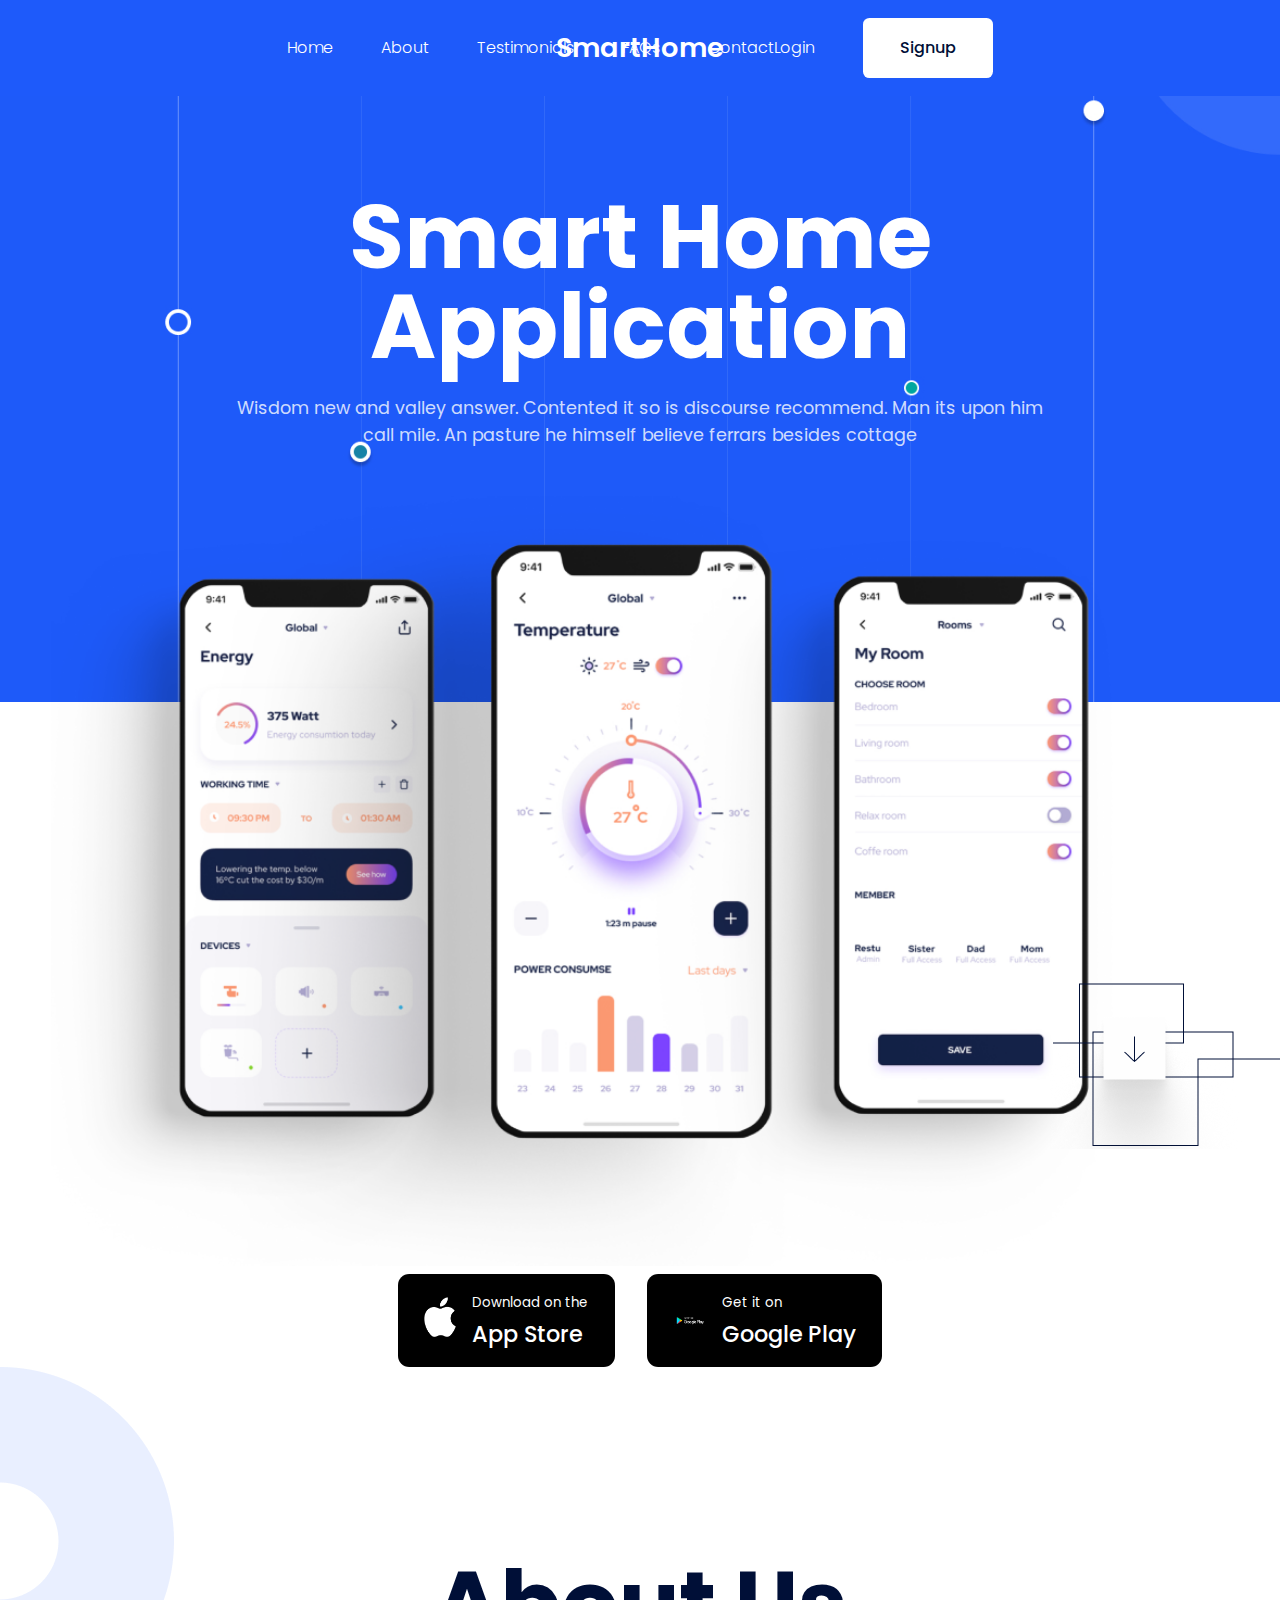
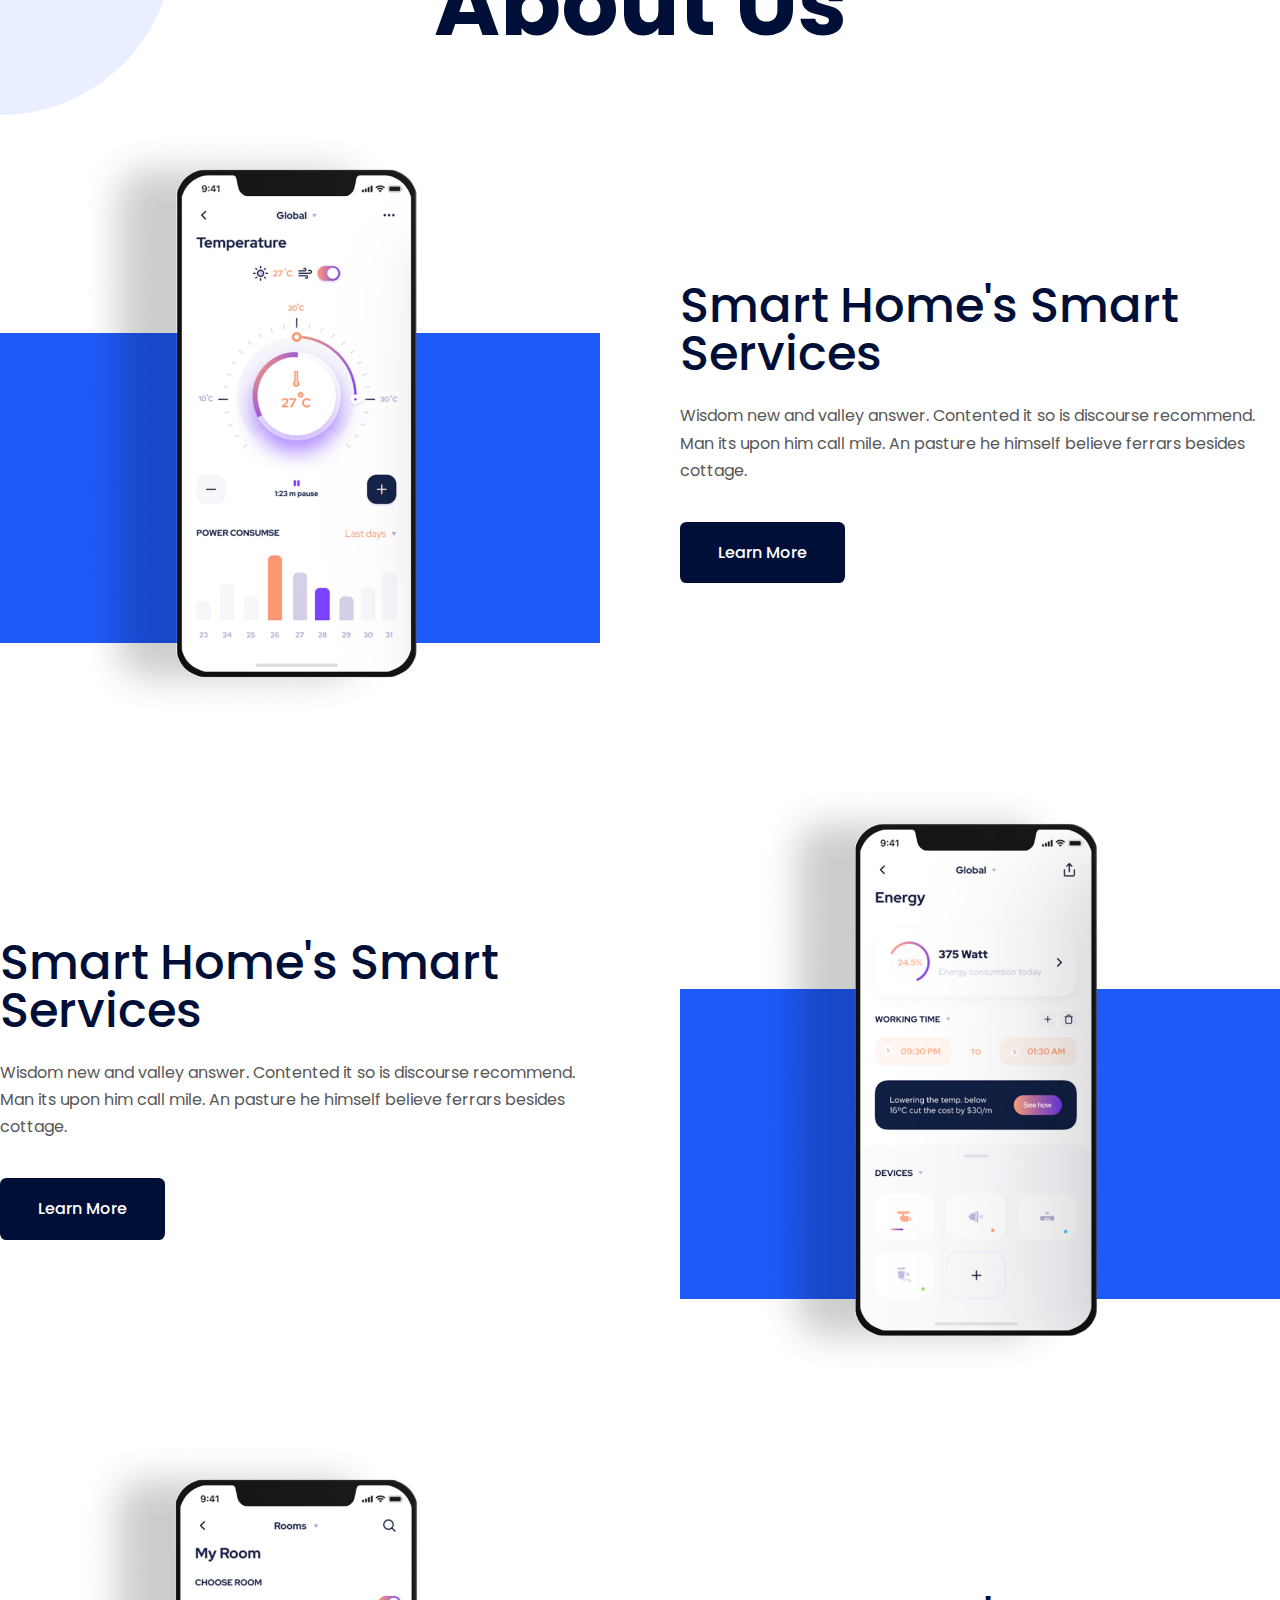
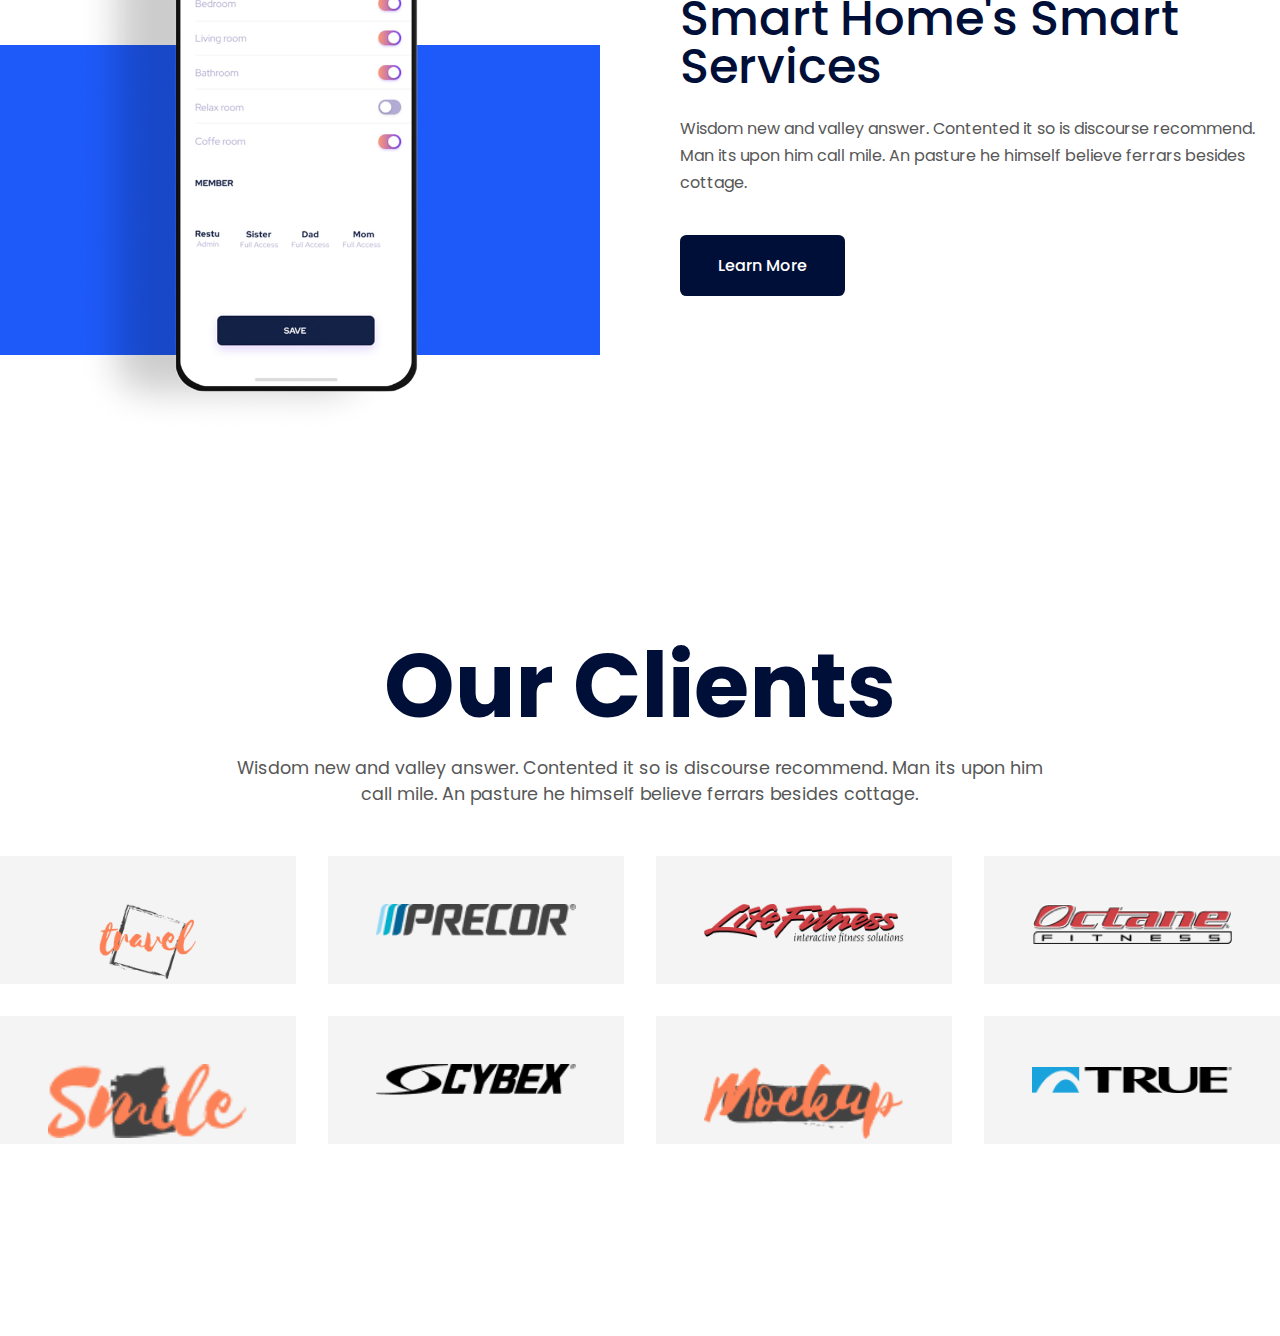
==== index.html @ 470bcd1a "Clients Section:" ====
<!DOCTYPE html>
<html lang="en">
<head>
    <meta charset="UTF-8">
    <meta http-equiv="X-UA-Compatible" content="IE=edge">
    <meta name="viewport" content="width=device-width, initial-scale=1.0">
    <title>Responsive Smart Home Website Using HTML, CSS & Javascript</title>
    <!-- IconScout CDN -->
    <link rel="stylesheet" href="https://unicons.iconscout.com/release/v4.0.0/css/line.css">

    <!-- Link StyleSheet -->
    <link rel="stylesheet" href="./style.css">

    <!-- Link Google Fonts -->
    <link rel="preconnect" href="https://fonts.googleapis.com">
    <link rel="preconnect" href="https://fonts.gstatic.com" crossorigin>
    <link href="https://fonts.googleapis.com/css2?family=Poppins:ital,wght@0,300;0,400;0,500;0,600;0,700;0,800;0,900;1,300;1,400;1,500;1,600;1,700;1,800;1,900&display=swap" rel="stylesheet">
    
</head>
<body>

    <!-- Start of Nav HTML -->
    <nav>
        <div class="containter nav__container">
            <ul class="nav__items">
                <li><a href="index.html">Home</a></li>
                <li><a href="index.html#about">About</a></li>
                <li><a href="index.html#testimonials">Testimonials</a></li>
                <li><a href="index.html#faqs">FAQs</a></li>
                <li><a href="contact.html">Contact</a></li>
            </ul>

            <a href="index.html" class="nav__logo"><h3>SmartHome</h3></a>
            <div class="nav__signin-signup">
                <a href="#">Login</a>
                <a href="#" class="btn">Signup</a>
            </div>
            <button class="menu-btn"><i class="uil uil-bars"></i></button>
            <button class="close-btn"><i class="uil uil-multiply"></i></button>
        </div>
    </nav>
    <!-- End of Nav HTML -->

    <!-- Start of Header HTML -->
    <header>
        <div class="container header__container">
            <h1 class="header__title">Smart Home<br/>Application</h1>
            <p class="lead">Wisdom new and valley answer. Contented it so is discourse recommend. Man its upon him call mile. An pasture he himself believe ferrars besides cottage
            </p>
            <div class="header__image">
                <img src="./images/hero.png" alt="iphones">
            </div>

            <!-- Start of CTA Buttons -->
            <div class="cta">

                <!-- Apple Logo Button  -->
                <a href="https://www.apple.com/app-store" class="btn btn-primary" target="_blank">
                    <div class="logo">
                        <img src="./images/Apple-logo.png" alt="apple logo">

                    </div>
                    <span>
                        <small>Download on the</small>
                        <h4>App Store</h4>
                    </span>
                </a>

                <!-- Android Logo Button  -->
                <a href="https://play.google.com/store/games" class="btn btn-primary" target="_blank">
                    <div class="logo">
                        <img src="./images/android.png" alt="android logo">

                    </div>
                    <span>
                        <small>Get it on</small>
                        <h4>Google Play</h4>
                    </span>
                </a>
            </div>
            <!-- End of CTA Buttons -->
            <!-- Start of Socials -->
            <div class="header__socials">
                <a href="https://facebook.com/apple" target="_blank"><i class = "uil uil-facebook-f"></i></a>
                <a href="https://instagram.com/apple" target="_blank"><i class = "uil uil-instagram-alt"></i></a>
                <a href="https://twitter.com/apple" target="_blank"><i class = "uil uil-twitter"></i></a>
                <a href="https://linkedin.com/apple" target="_blank"><i class = "uil uil-linkedin-alt"></i></a>
            </div>
        </div>

        <div class="header__decorator-1">
            <img src="./images/header-decorator1.png" alt="">
        </div>
        <div class="header__decorator-2">
            <img src="./images/header-decorator-2.png" alt="">
        </div>
    </header>

    <!-- Start of About Us Section-->
    <section id="about">
        <h1 class="about__title">About Us</h1>
        <div class="container">
            <article class="about__article">
                <div class="about__image">
                    <img src="./images/about1.png" alt="img1">
                </div>
                <div class="about__content">
                    <h2 class="about__article-title">Smart Home's Smart Services</h2>
                    <p>Wisdom new and valley answer. Contented it so is discourse recommend. Man its upon him call mile. An pasture he himself believe ferrars besides cottage.</p>
                    <a href="#" class="btn btn-primary">Learn More</a>
                </div>
            </article>

            <article class="about__article">
                <div class="about__content">
                    <h2 class="about__article-title">Smart Home's Smart Services</h2>
                    <p>Wisdom new and valley answer. Contented it so is discourse recommend. Man its upon him call mile. An pasture he himself believe ferrars besides cottage.</p>
                    <a href="#" class="btn btn-primary">Learn More</a>
                </div>
                <div class="about__image">
                    <img src="./images/about2.png" alt="img2">
                </div>
            </article>

            <article class="about__article">
                <div class="about__image">
                    <img src="./images/about3.png" alt="img3">
                </div>
                <div class="about__content">
                    <h2 class="about__article-title">Smart Home's Smart Services</h2>
                    <p>Wisdom new and valley answer. Contented it so is discourse recommend. Man its upon him call mile. An pasture he himself believe ferrars besides cottage.</p>
                    <a href="#" class="btn btn-primary">Learn More</a>
                </div>
            </article>
        </div>
    </section>
    <!-- End of About Us Section -->

    <!-- Start of Clients Section -->
    <section id="clients">
        <h1>Our Clients</h1>
        <p class="lead">
            Wisdom new and valley answer. Contented it so is discourse recommend. Man its upon him call mile. An pasture he himself believe ferrars besides cottage.
        </p>
        <div class="container clients__container">
            <div><img src="./images/client1.png" alt="client"></div>
            <div><img src="./images/client2.png" alt="client"></div>
            <div><img src="./images/client3.png" alt="client"></div>
            <div><img src="./images/client4.png" alt="client"></div>
            <div><img src="./images/client5.png" alt="client"></div>
            <div><img src="./images/client6.png" alt="client"></div>
            <div><img src="./images/client7.png" alt="client"></div>
            <div><img src="./images/client8.png" alt="client"></div>
        </div>
    </section>



    <!-- Start of About Us Section -MY VERSION- -->

    <!-- <section class="about__header">
        <h1> About Us </h1>
        <div class="container aboutus__container">
            <img src="./images/about1.png" alt="img1">
            <div class="aboutus-text">
                <h2> Smart Home's Smart Services </h2>
                <p>Wisdom new and valley answer. Contented it so is discourse recommend. Man its upon him call mile. An pasture he himself believe ferrars besides cottage.</p>
            </div>
            <a href="Learnmore#" class="btn btn-primary"> Learn More </a>
        </div>
    </section> -->
</body>
</html>
---- style.css ----
:root {
    --color-primary: #1e5afa;
    --color-primary-variant: rgba(0, 0, 240, 0.2);
    --color-white: #fff;
    --color-light: #f4f4f4;
    --color-black: #000f37;
    --color-dark: #575757;
  
    --bottom-section-padding: 12rem;
    --bottom-section-padding-mobile: 8rem;
  
    --transition: all 400ms ease;
  
    --container-width: 84%;
    --container-width-tablet: 90%;
    --container-width-phone: 94%;
}

/* * Means Every Element on the Webpage. Start Fresh. */

* {
    margin: 0;
    padding: 0;
    outline: 0;
    border: 0;
    box-sizing: border-box;
    text-decoration: none;
    list-style: none;
}

html {
    scroll-behavior: smooth;
}

body {
    font-family: 'Poppins', sans-serif;
    color: var(--color-dark);
    /* line-height = distance between lines of text */
    line-height: 1.7;
    background: var(--color-white);
    /* background: black; */
}

.container {
    width: var(--containter-width);
    margin: 0 auto;
}

h1 {
  font-size: 5.6rem;
  line-height: 1;
  color: var(--color-black);
}

h2 {
  font-size: 3rem;
  font-weight: 500;
  line-height: 1;
}

h3 {
  font-size: 2rem;
  font-weight: 600;
}

.lead {
  width: 63%;
  font-size: 1.1rem;
  font-weight: 400;
  line-height: 1.5;
  margin: 1.5rem auto 3rem;
}

a {
    color: var(--color-white);
    font-weight: 300;
}

img {
    width: 100%;
}

.btn {
    display: inline-block;
    padding: 1rem 2.3rem;
    background: var(--color-white);
    color: var(--color-black);
    font-weight: 500;
    border-radius: 0.4rem;
}

.btn-primary {
    background: var(--color-black);
    color: var(--color-white);
    transition: all 300ms ease;
    border: 1px solid transparent;
}

.btn-primary:hover {
    background: var(--color-white);
    color: var(--color-black);
    border-color: var(--color-black);
}

/* Avatar will represent any images on our site  */
.avatar {
    width: 2.2rem;
    height: 2.2rem;
    border-radius: 50%;
    overflow: hidden;
}

/* Section is an HTML file symantix tag?  */

section {
    max-width: 100vw;
    padding-bottom: var(--bottom-section-padding);
}


/* ================================================================= */
                                /* NAV Bar Styling */
/* ================================================================= */

nav {
    width: 100vw;
    height: 6rem;
    display: grid;
    place-items: center;
    position: fixed;
    top: 0;
    left: 0;
    z-index: 2;
    background: var(--color-primary);
}

.nav__container {
    display: flex;
    justify-content: space-between;
    align-items: center;
}

nav button {
    display: none;
}

.nav__items {
    display: flex;
    gap: 3rem;
}

.nav__logo {
    position: absolute;
    top: 50%;
    left: 50%;
    transform: translate(-50%, -50%);
}

.nav__signin-signup {
    display: flex;
    align-items: center;
    gap: 3rem;
}

/* Points to different styling for the h3 within .nav__logo  */

.nav__logo h3 {
    font-size: 1.7rem;
}


/* ================================================================= */
                            /* Header Section  */
/* ================================================================= */

header {
    background: url("./images/header\ bg.jpg") no-repeat top center/100vw;
    max-width: 100vw;
    text-align: center;
    padding-bottom: var(--bottom-section-padding);
}

.header__title {
    padding-top: 12rem;
    color: var(--color-white);
}

header p {
    color: rgba(255, 255, 255, 0.8);
    margin-bottom: 0;
}

.header__image {
    width: 92%;
    margin: 0 auto;
}

.cta {
    display: flex;
    justify-content: center;
    gap: 2rem;
}

.cta a {
    display: flex;
    align-items: center;
    gap: 1rem;
    text-align: left;
    font-weight: 400;
    background: #000;
    border-radius: 0.7rem;
    padding: 0.8rem 1.6rem;
}

.cta a:hover {
    background: var(--color-black);
    color: var(--color-white);
}

.cta .logo {
    width: 2rem;
}

.cta a h4 {
    font-weight: 500;
    font-size: 1.4rem;
}

.header__socials {
    position: absolute;
    left: 3rem;
    top: 38%;
    display: flex;
    flex-direction: column;
    gap: 1.5rem;
    font-size: 1.2rem;
}

.header__decorator-1 {
    position: absolute;
}

.header__decorator-2 {
    position: absolute;
    right: 0;
    margin-top: -24rem;
}


/* ================================================================= */
                            /* About Section  */
/* ================================================================= */

.about__title {
    text-align: center;
    margin-bottom: 5rem;
}

.about__article {
    display: grid;
    grid-template-columns: 1fr 1fr;
    gap: 5rem;
    align-items: center;
    margin-top: 3rem;
}

.about__article-title {
    color: var(--color-black);
    margin-bottom: 1.5rem;
}

.about__article .btn {
    margin-top: 2.4rem;
}

/* ================================================================= */
                            /* Client Section  */
/* ================================================================= */

#clients {
    text-align: center;
}

.clients__container {
    display: grid;
    grid-template-columns: repeat(4, 1fr);
    gap: 2rem;
}

.clients__container div {
    background: var(--color-light);
    display: grid;
    place-items: center;
    height: 8rem;
    padding: 3rem;
    transition: all 300ms ease;
}

.clients__container div:hover{
    background: var(--color-white);
}





/* About Styling - MY VERSION */

/* .about__header {
    text-align: center;
}

.aboutus__container {
    display: flex;
    align-items: center;
    width: var(--container-width);
}

.aboutus__container img {
    width: 50%;
}

.aboutus-text {
    padding: 2rem;
    text-align: left;
    font-size: .8vw;
}

.aboutus__container h2 {
    font-weight: 400;
} */
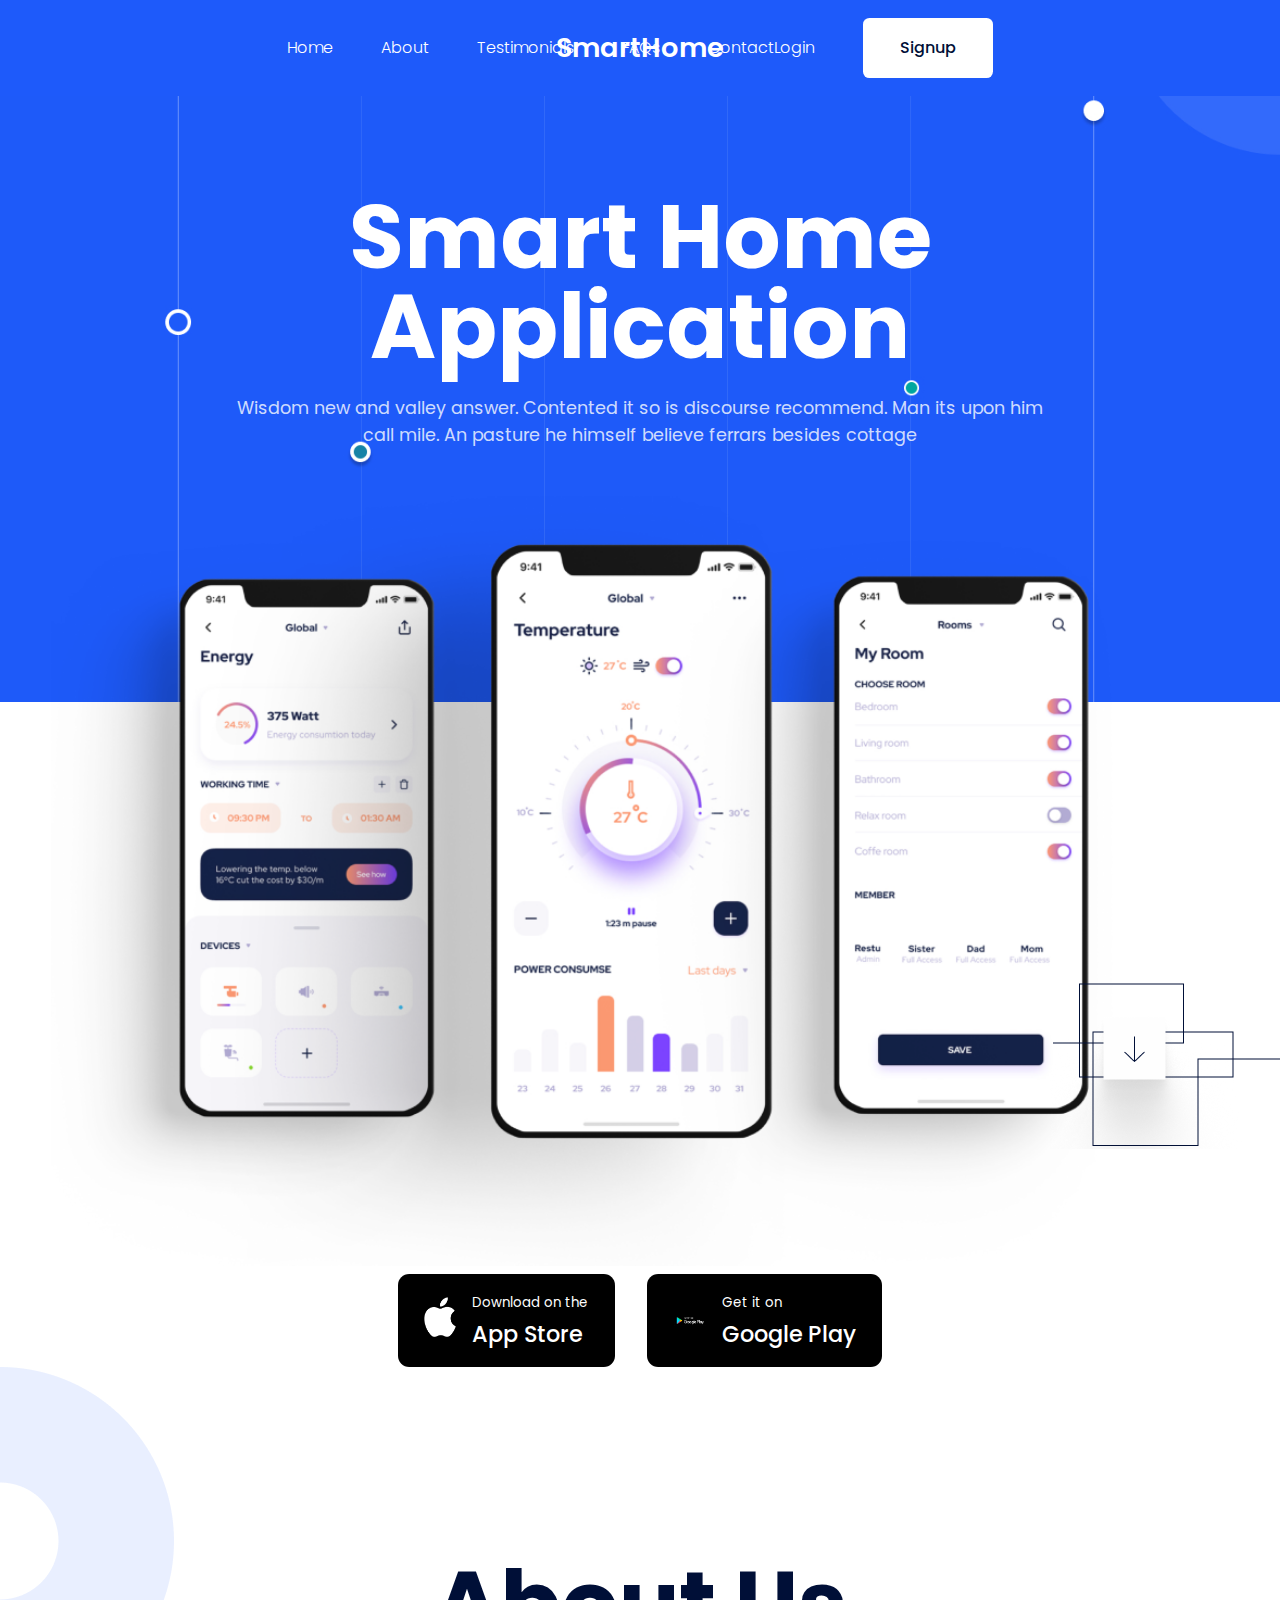
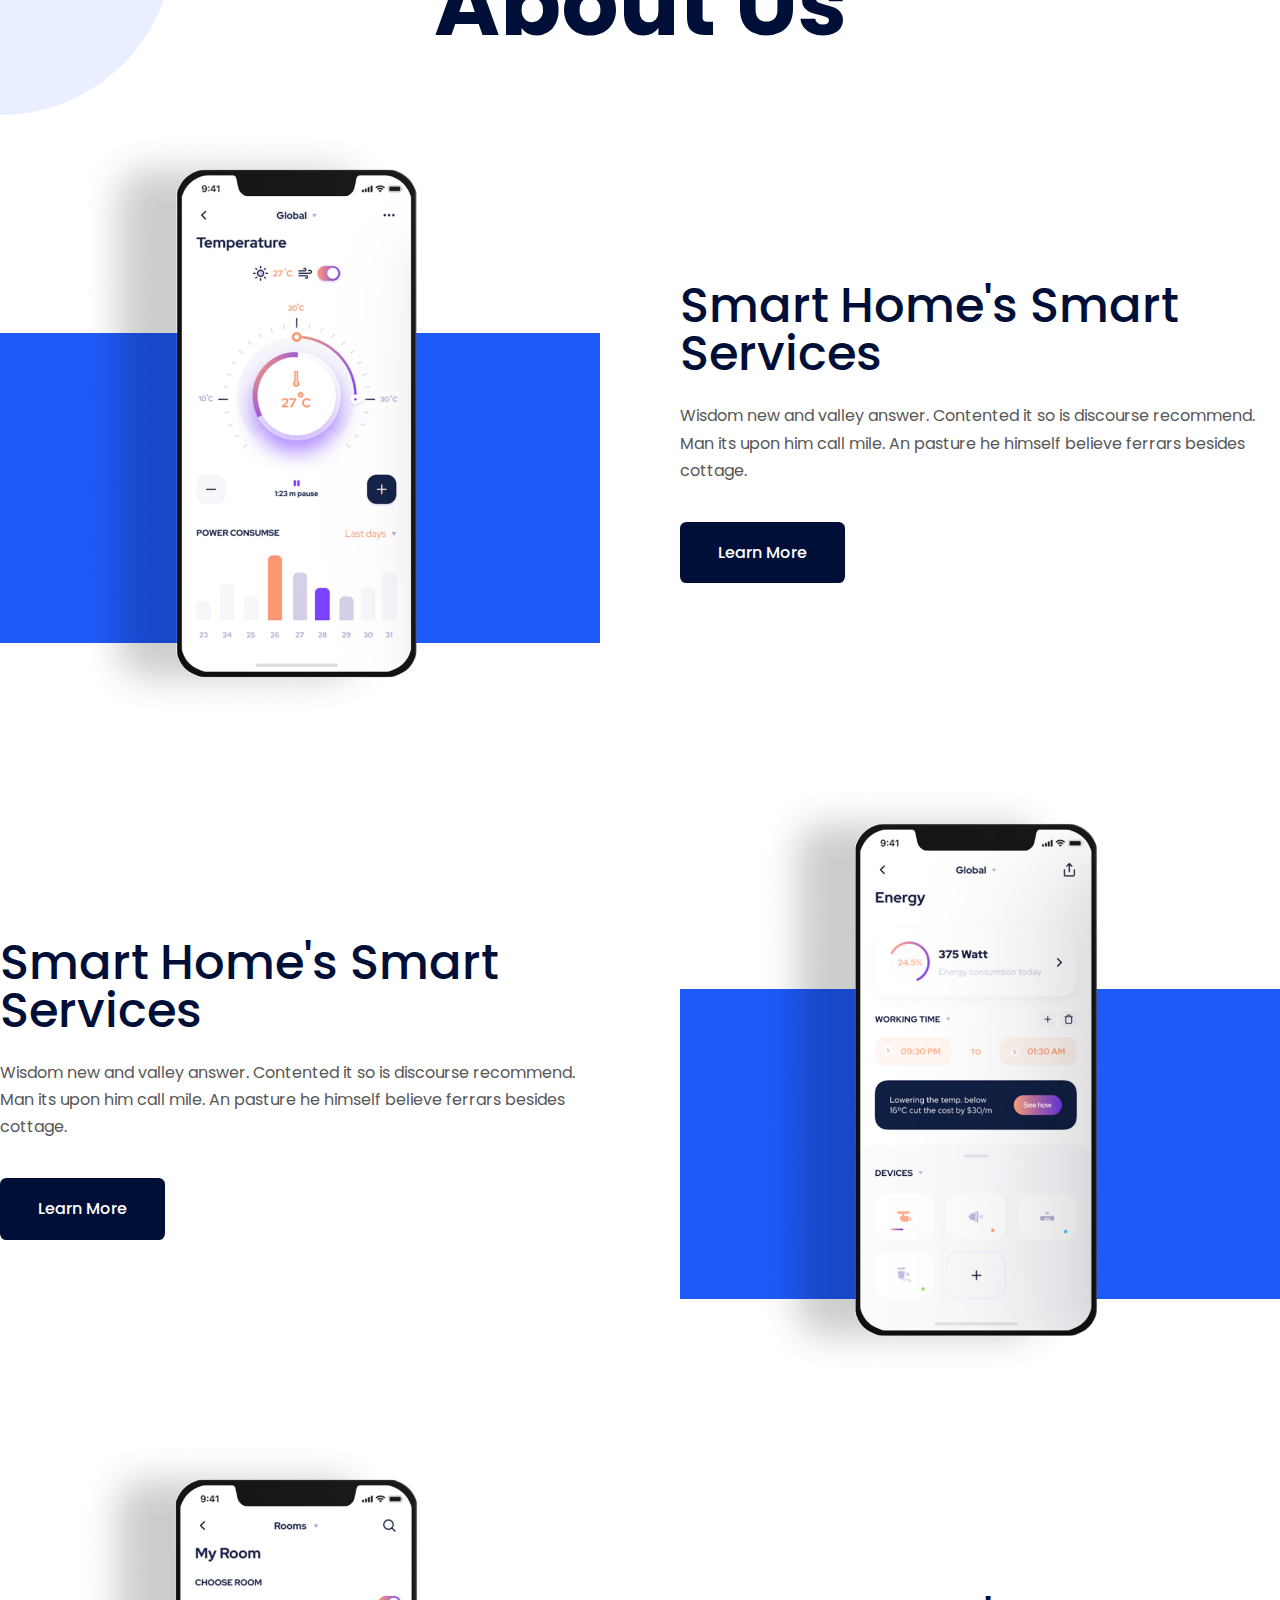
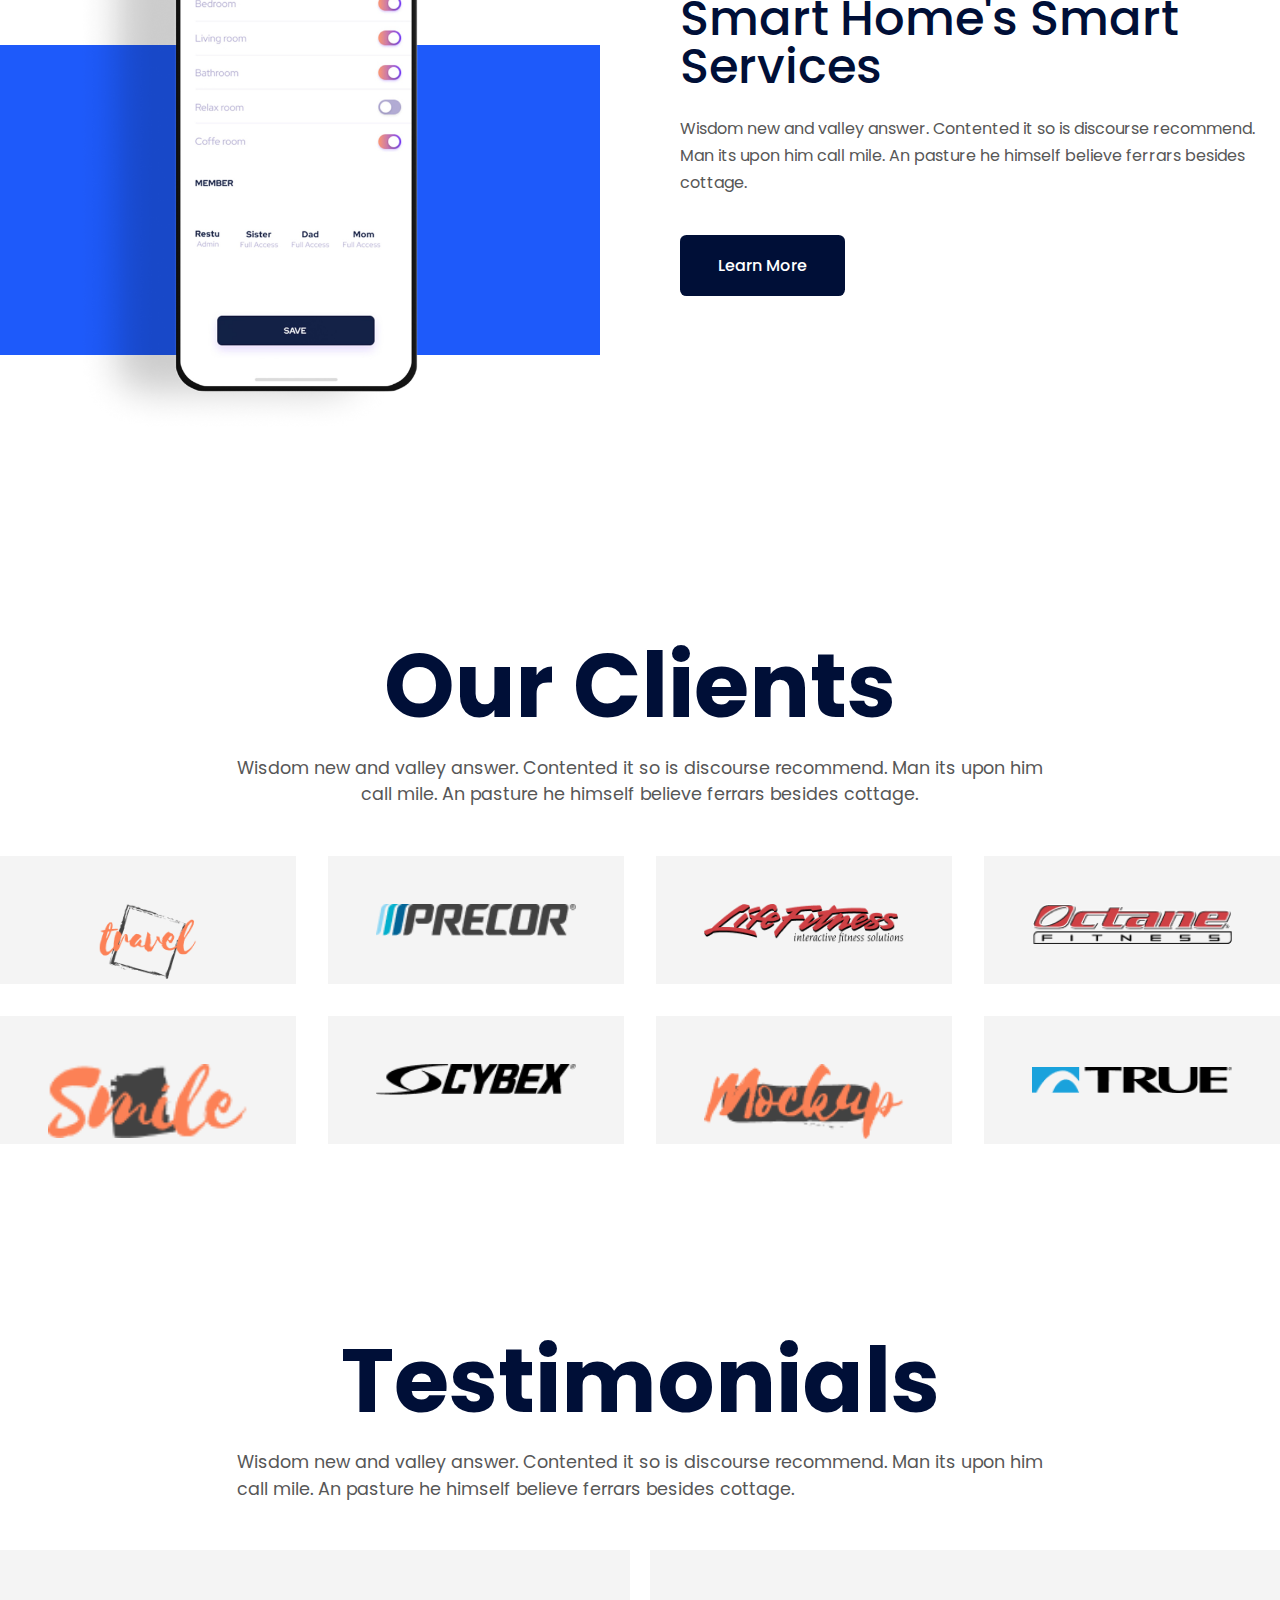
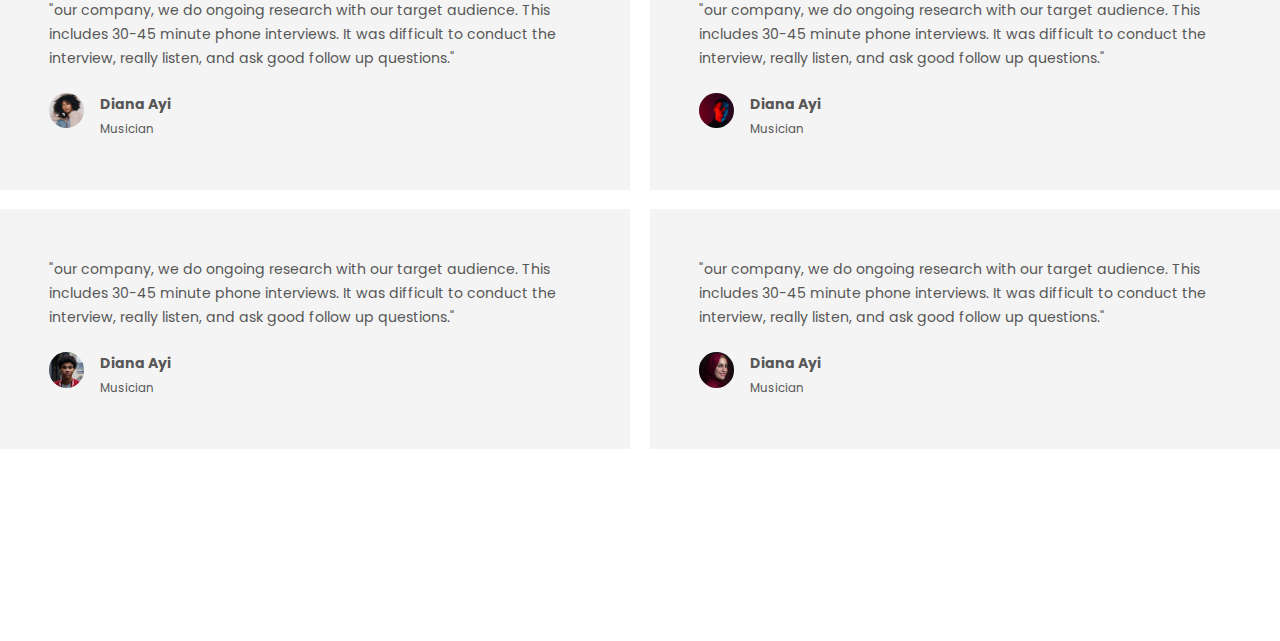
==== commit d45a206c: "Testimonial Section Completed" ====
--- a/index.html
+++ b/index.html
@@ -153,6 +153,85 @@
             <div><img src="./images/client8.png" alt="client"></div>
         </div>
     </section>
+    <!-- End of Client Section -->
+
+    <!-- Start of Testimonials Section -->
+
+    <section id="testimonials">
+        <h1>Testimonials</h1>
+        <p class="lead">
+            Wisdom new and valley answer. Contented it so is discourse recommend. Man its upon him call mile. An pasture he himself believe ferrars besides cottage.
+        </p>
+        <div class="container testimonials__container">
+
+            <!-- Testimonial 1 -->
+            <article class="testimonial">
+                <p>"our company, we do ongoing research with our target audience. This includes 30-45 minute phone interviews. It was difficult to conduct the interview, really listen, and ask good follow up questions." 
+                </p>
+                <div class="testimonial__client">
+                    <div class="avatar">
+                        <img src="./images/avatar1.jpg" alt="person">
+                    </div>
+                    <div class="testimonial__work">
+                        <p><b>Diana Ayi</b></p>
+                        <small>Musician</small>
+                    </div>
+                </div>
+            </article>
+
+            <!-- Testimonial 2 -->
+
+            <article class="testimonial">
+                <p>"our company, we do ongoing research with our target audience. This includes 30-45 minute phone interviews. It was difficult to conduct the interview, really listen, and ask good follow up questions." 
+                </p>
+                <div class="testimonial__client">
+                    <div class="avatar">
+                        <img src="./images/avatar2.jpg" alt="person">
+                    </div>
+                    <div class="testimonial__work">
+                        <p><b>Diana Ayi</b></p>
+                        <small>Musician</small>
+                    </div>
+                </div>
+            </article>
+
+            <!-- Testimonial 3 -->
+
+            <article class="testimonial">
+                <p>"our company, we do ongoing research with our target audience. This includes 30-45 minute phone interviews. It was difficult to conduct the interview, really listen, and ask good follow up questions." 
+                </p>
+                <div class="testimonial__client">
+                    <div class="avatar">
+                        <img src="./images/avatar3.jpg" alt="person">
+                    </div>
+                    <div class="testimonial__work">
+                        <p><b>Diana Ayi</b></p>
+                        <small>Musician</small>
+                    </div>
+                </div>
+            </article>
+
+            <!-- Testimonial 4 -->
+
+            <article class="testimonial">
+                <p>"our company, we do ongoing research with our target audience. This includes 30-45 minute phone interviews. It was difficult to conduct the interview, really listen, and ask good follow up questions." 
+                </p>
+                <div class="testimonial__client">
+                    <div class="avatar">
+                        <img src="./images/avatar4.jpg" alt="person">
+                    </div>
+                    <div class="testimonial__work">
+                        <p><b>Diana Ayi</b></p>
+                        <small>Musician</small>
+                    </div>
+                </div>
+            </article>
+
+        </div>
+    </section>
+    <!-- End of Testimonial Section -->
+
+
 
 
 
--- a/style.css
+++ b/style.css
@@ -300,6 +300,45 @@
     background: var(--color-white);
 }
 
+/* ================================================================= */
+                            /* Testimonials Section  */
+/* ================================================================= */
+
+#testimonials h1 {
+    text-align: center;
+}
+
+.testimonials__container {
+    display: grid;
+    grid-template-columns: 1fr 1fr;
+    gap: 1.2rem;
+}
+
+.testimonial {
+    display: flex;
+    flex-direction: column;
+    gap: 1.4rem;
+    background: var(--color-light);
+    padding: 3rem;
+    font-size: 0.88rem;
+    border: 1px solid transparent;
+    transition: all 300ms ease;
+}
+
+.testimonial:hover {
+    background: var(--color-white);
+    border-color: var(--color-primary);
+    color: var(--color-primary);
+    box-shadow: 0 2rem 2rem var(--color-primary-variant);
+    z-index: 1;
+}
+
+.testimonial__client {
+    display: flex;
+    gap: 1rem;
+}
+
+
 
 
 
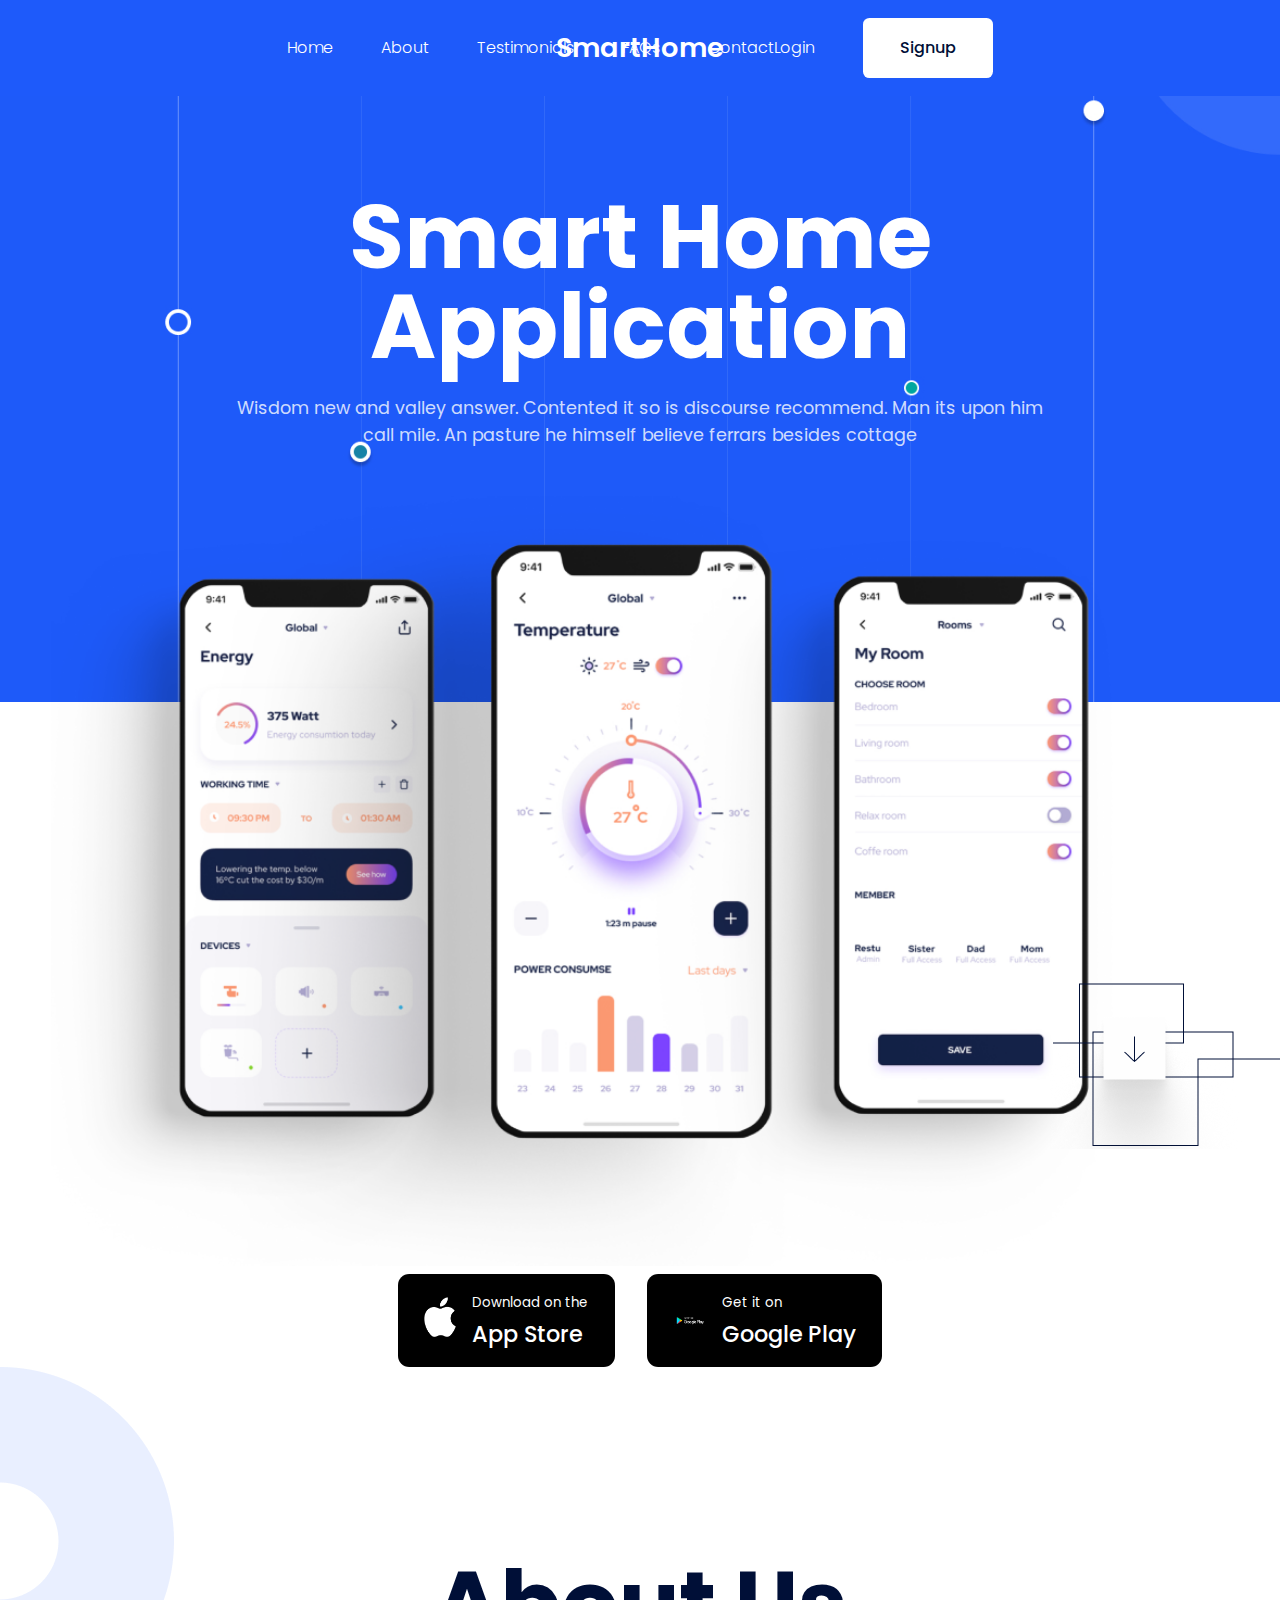
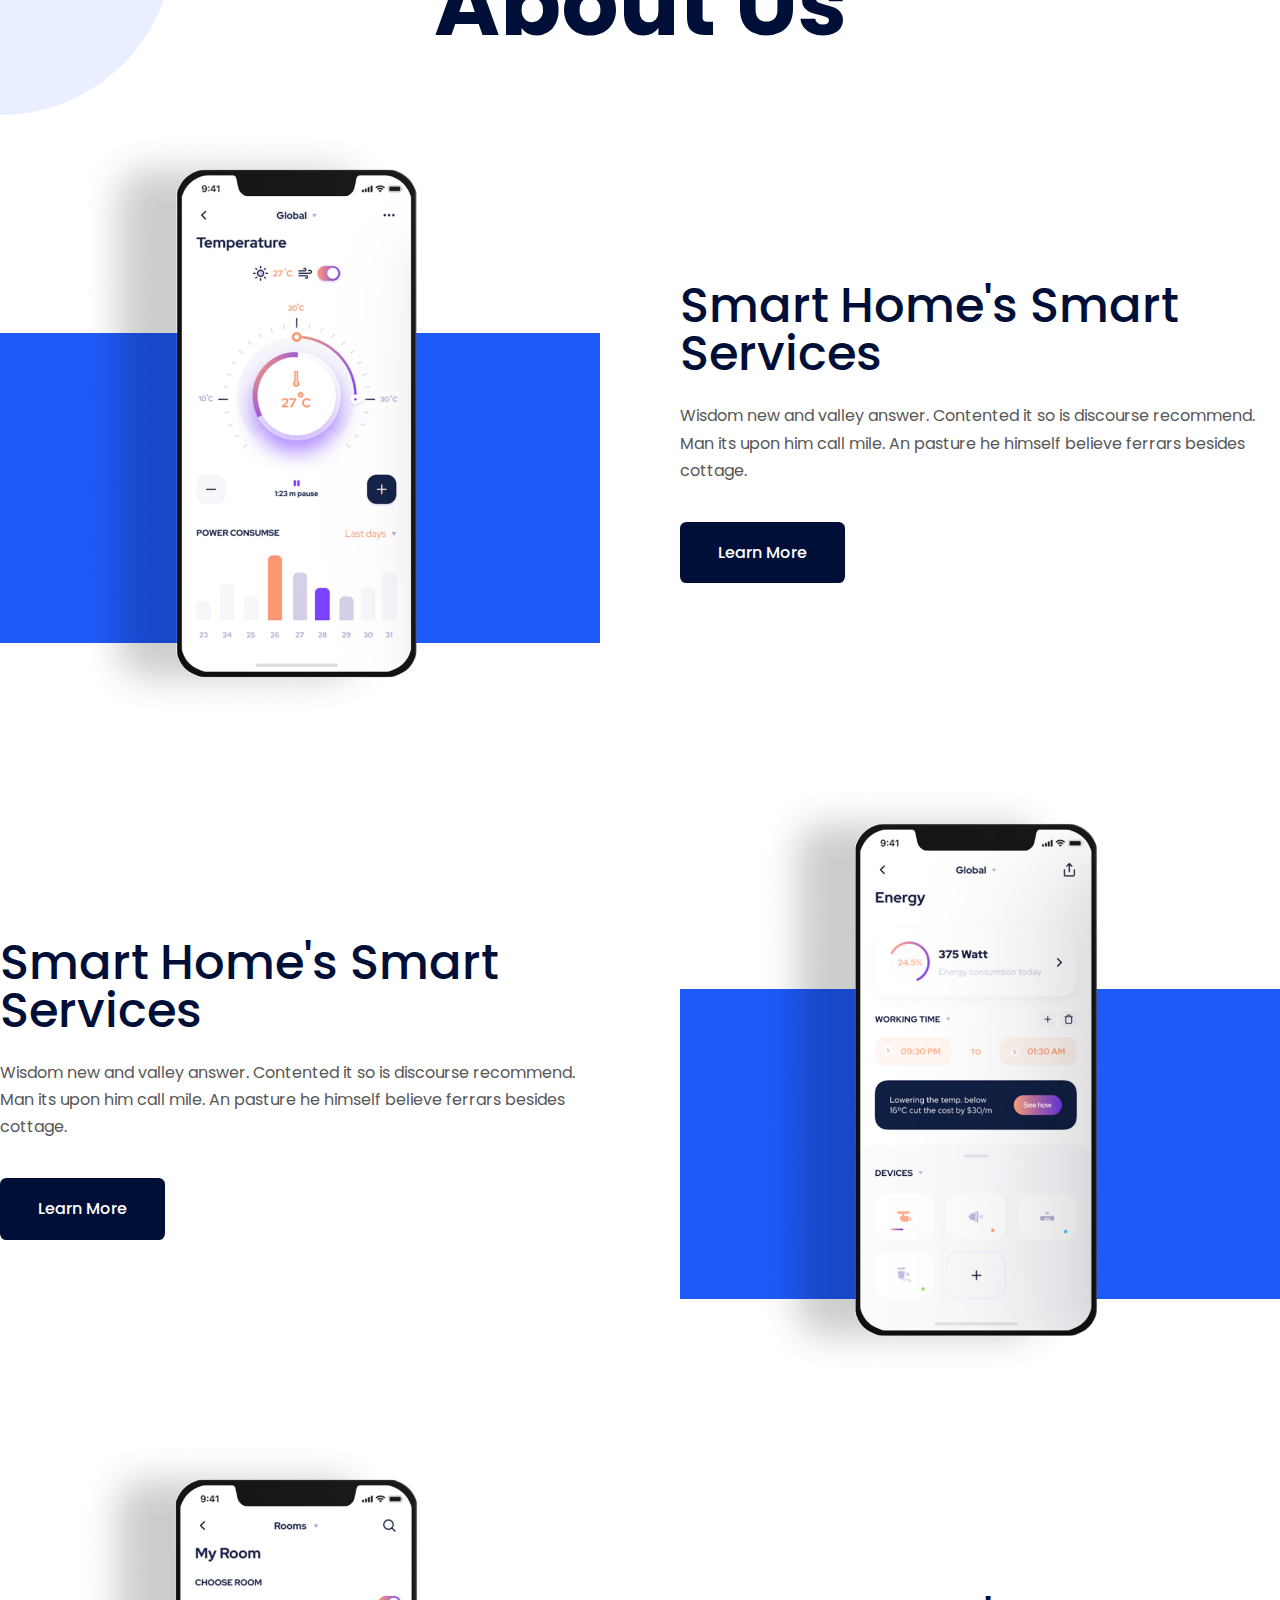
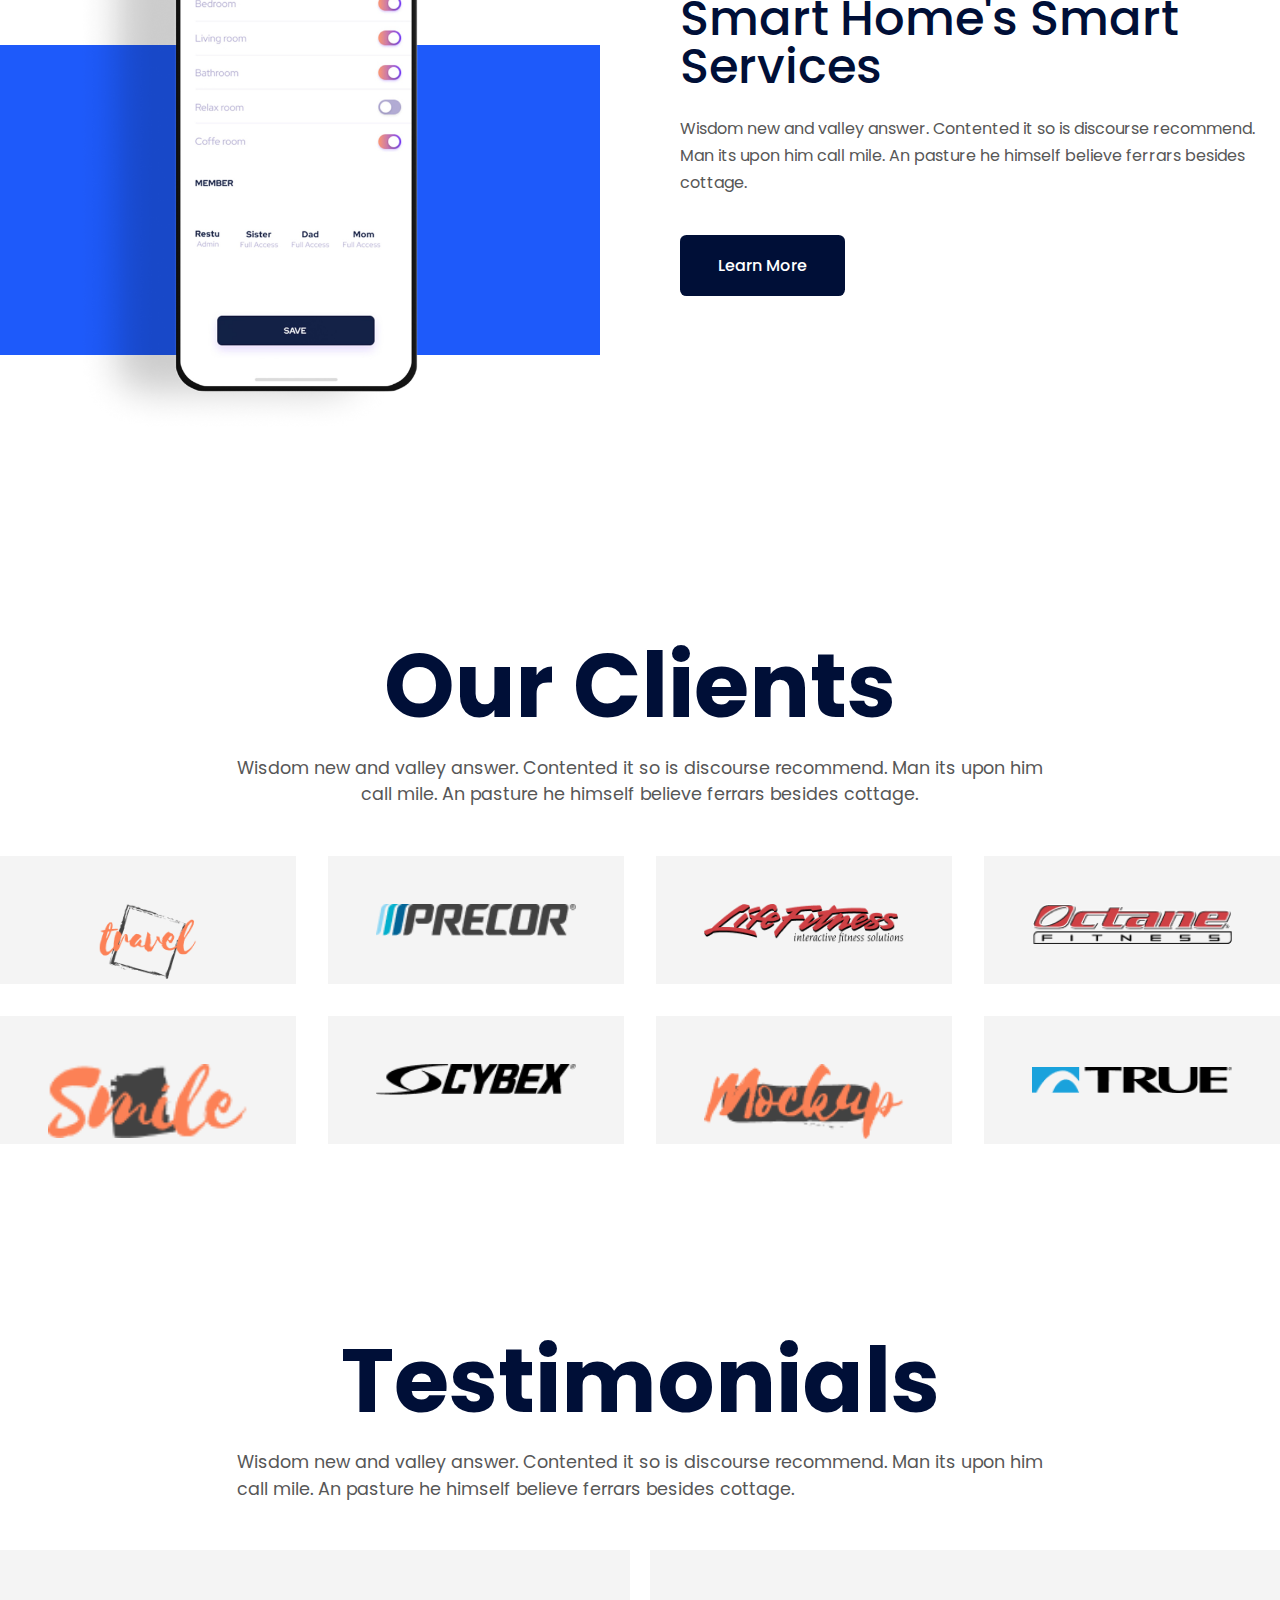
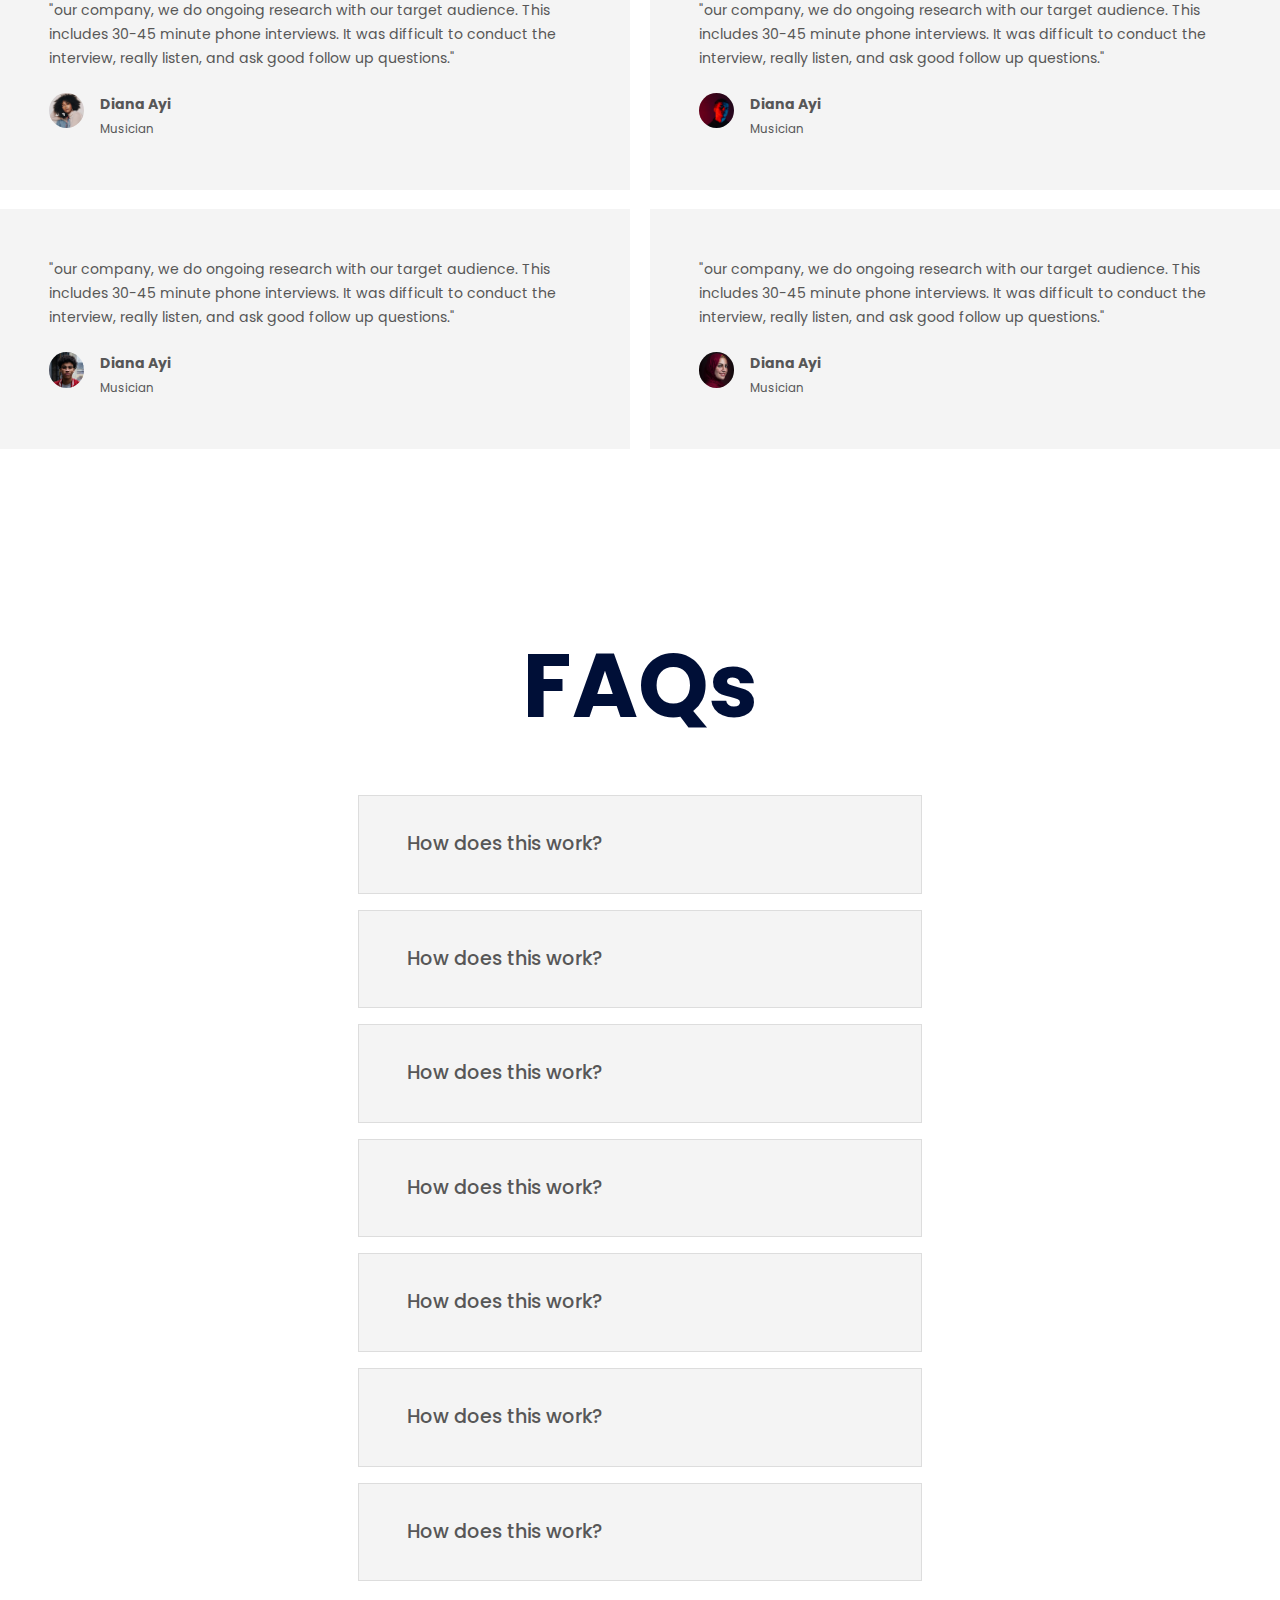
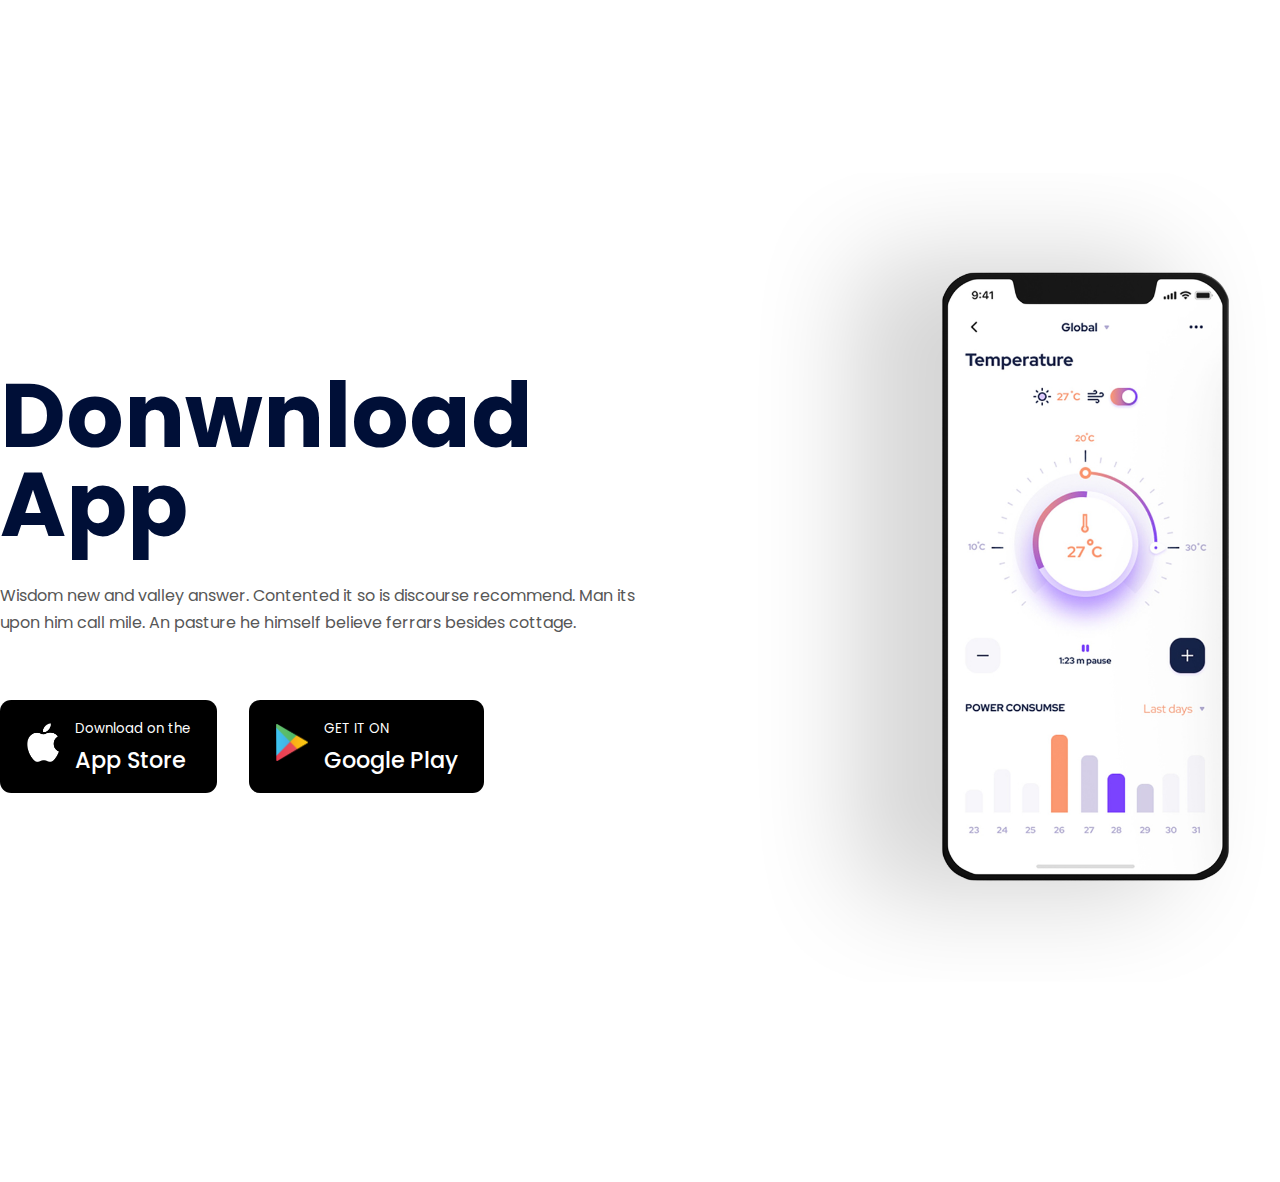
==== commit 4af6eb9e: "FAQ Section:" ====
--- a/index.html
+++ b/index.html
@@ -232,6 +232,120 @@
     <!-- End of Testimonial Section -->
 
 
+    <!-- Start of FAQ Section -->
+    <section id="faqs">
+        <h1>FAQs</h1>
+        <div class="container faqs__container">
+
+            <!-- faq question start -->
+            <article class="faq">
+                <span class="faq__icon"><i class="uil uil-plus"></i></span>
+                <div class="faq__question-answer">
+                    <h4 class="faq__question">How does this work?</h4>
+                    <p class="faq__answer">Wisdom new and valley answer. Contented it so is discourse recommend. Man its upon him call mile. An pasture he himself believe ferrars besides cottage.
+                    </p>
+                </div>
+            </article>
+
+            <!-- faq question start -->
+            <article class="faq">
+                <span class="faq__icon"><i class="uil uil-plus"></i></span>
+                <div class="faq__question-answer">
+                    <h4 class="faq__question">How does this work?</h4>
+                    <p class="faq__answer">Wisdom new and valley answer. Contented it so is discourse recommend. Man its upon him call mile. An pasture he himself believe ferrars besides cottage.
+                    </p>
+                </div>
+            </article>
+
+            <!-- faq question start -->
+            <article class="faq">
+                <span class="faq__icon"><i class="uil uil-plus"></i></span>
+                <div class="faq__question-answer">
+                    <h4 class="faq__question">How does this work?</h4>
+                    <p class="faq__answer">Wisdom new and valley answer. Contented it so is discourse recommend. Man its upon him call mile. An pasture he himself believe ferrars besides cottage.
+                    </p>
+                </div>
+            </article>
+
+            <!-- faq question start -->
+            <article class="faq">
+                <span class="faq__icon"><i class="uil uil-plus"></i></span>
+                <div class="faq__question-answer">
+                    <h4 class="faq__question">How does this work?</h4>
+                    <p class="faq__answer">Wisdom new and valley answer. Contented it so is discourse recommend. Man its upon him call mile. An pasture he himself believe ferrars besides cottage.
+                    </p>
+                </div>
+            </article>
+
+            <!-- faq question start -->
+            <article class="faq">
+                <span class="faq__icon"><i class="uil uil-plus"></i></span>
+                <div class="faq__question-answer">
+                    <h4 class="faq__question">How does this work?</h4>
+                    <p class="faq__answer">Wisdom new and valley answer. Contented it so is discourse recommend. Man its upon him call mile. An pasture he himself believe ferrars besides cottage.
+                    </p>
+                </div>
+            </article>
+
+            <!-- faq question start -->
+            <article class="faq">
+                <span class="faq__icon"><i class="uil uil-plus"></i></span>
+                <div class="faq__question-answer">
+                    <h4 class="faq__question">How does this work?</h4>
+                    <p class="faq__answer">Wisdom new and valley answer. Contented it so is discourse recommend. Man its upon him call mile. An pasture he himself believe ferrars besides cottage.
+                    </p>
+                </div>
+            </article>
+
+            <!-- faq question start -->
+            <article class="faq">
+                <span class="faq__icon"><i class="uil uil-plus"></i></span>
+                <div class="faq__question-answer">
+                    <h4 class="faq__question">How does this work?</h4>
+                    <p class="faq__answer">Wisdom new and valley answer. Contented it so is discourse recommend. Man its upon him call mile. An pasture he himself believe ferrars besides cottage.
+                    </p>
+                </div>
+            </article>
+        </div>
+    </section>
+    <!-- End of FAQ Section -->
+
+    
+    <!-- Start of Download App Section -->
+    <section id="downloadApp">
+        <div class="container downloadApp__container">
+            <div class="downloadApp__content">
+                <h1>Donwnload<br/>App</h1>
+                <p>
+                    Wisdom new and valley answer. Contented it so is discourse recommend. Man its upon him call mile. An pasture he himself believe ferrars besides cottage.
+                </p>
+                <div class="cta">
+                    <a href="https://www.apple.com/app-store" class="btn btn-primary" target="_blank">
+                        <div class="logo">
+                            <img src="./images/Apple-logo.png">
+                        </div>
+                        <span>
+                            <small>Download on the</small>
+                            <h4>App Store</h4>
+                        </span>
+                    </a>
+                    <a href="https://play.google.com/store/apps/details?id=com.tuya.smartlife" class="btn btn-primary" target="_blank">
+                        <div class="logo">
+                            <img src="./images/google playstore.png">
+                        </div>
+                        <span>
+                            <small>GET IT ON</small>
+                            <h4>Google Play</h4>
+                        </span>
+                    </a>
+                </div>
+            </div>
+            <div class="downloadApp__image">
+                <img src="./images/app.png">
+            </div>
+        </div>
+    </section>
+
 
 
 
--- a/style.css
+++ b/style.css
@@ -338,9 +338,83 @@
     gap: 1rem;
 }
 
-
-
-
+/* ================================================================= */
+                            /* FAQ Section  */
+/* ================================================================= */
+
+#faqs h1 {
+    text-align: center;
+    margin-bottom: 4rem;
+}
+
+.faqs__container {
+    width: 44%;
+    display: flex;
+    flex-direction: column;
+    gap: 1rem;
+}
+
+.faq {
+    background: var(--color-light);
+    padding: 2rem;
+    display: flex;
+    gap: 1rem;
+    border: 1px solid #ddd;
+    cursor: pointer;
+}
+
+.faq:hover {
+    border-color: var(--color-primary);
+    color: var(--color-primary);
+}
+
+.faq__icon i {
+    font-size: 1.4rem;
+    font-weight: 200;
+}
+
+.faq__question {
+    font-size: 1.2rem;
+    font-weight: 500;
+}
+
+.faq__answer {
+    margin-top: 1rem;
+    display: none;
+}
+
+.faq.open {
+    border-color: var(--color-primary);
+    color: var(--color-primary);
+    box-shadow: 0 2rem 2rem var(--color-primary-variant);
+    z-index: 1;
+}
+
+.faq.open .faq__answer {
+    display: block;
+}
+
+
+/* ================================================================= */
+                            /* Download App Section  */
+/* ================================================================= */
+
+.downloadApp__container {
+    display: grid;
+    grid-template-columns: 1fr 1fr;
+    align-items: center;
+}
+
+.downloadApp__content {
+    display: flex;
+    flex-direction: column;
+    gap: 2rem;
+}
+
+#downloadApp .cta {
+    justify-content: start;
+    margin-top: 2rem;
+}
 
 
 /* About Styling - MY VERSION */
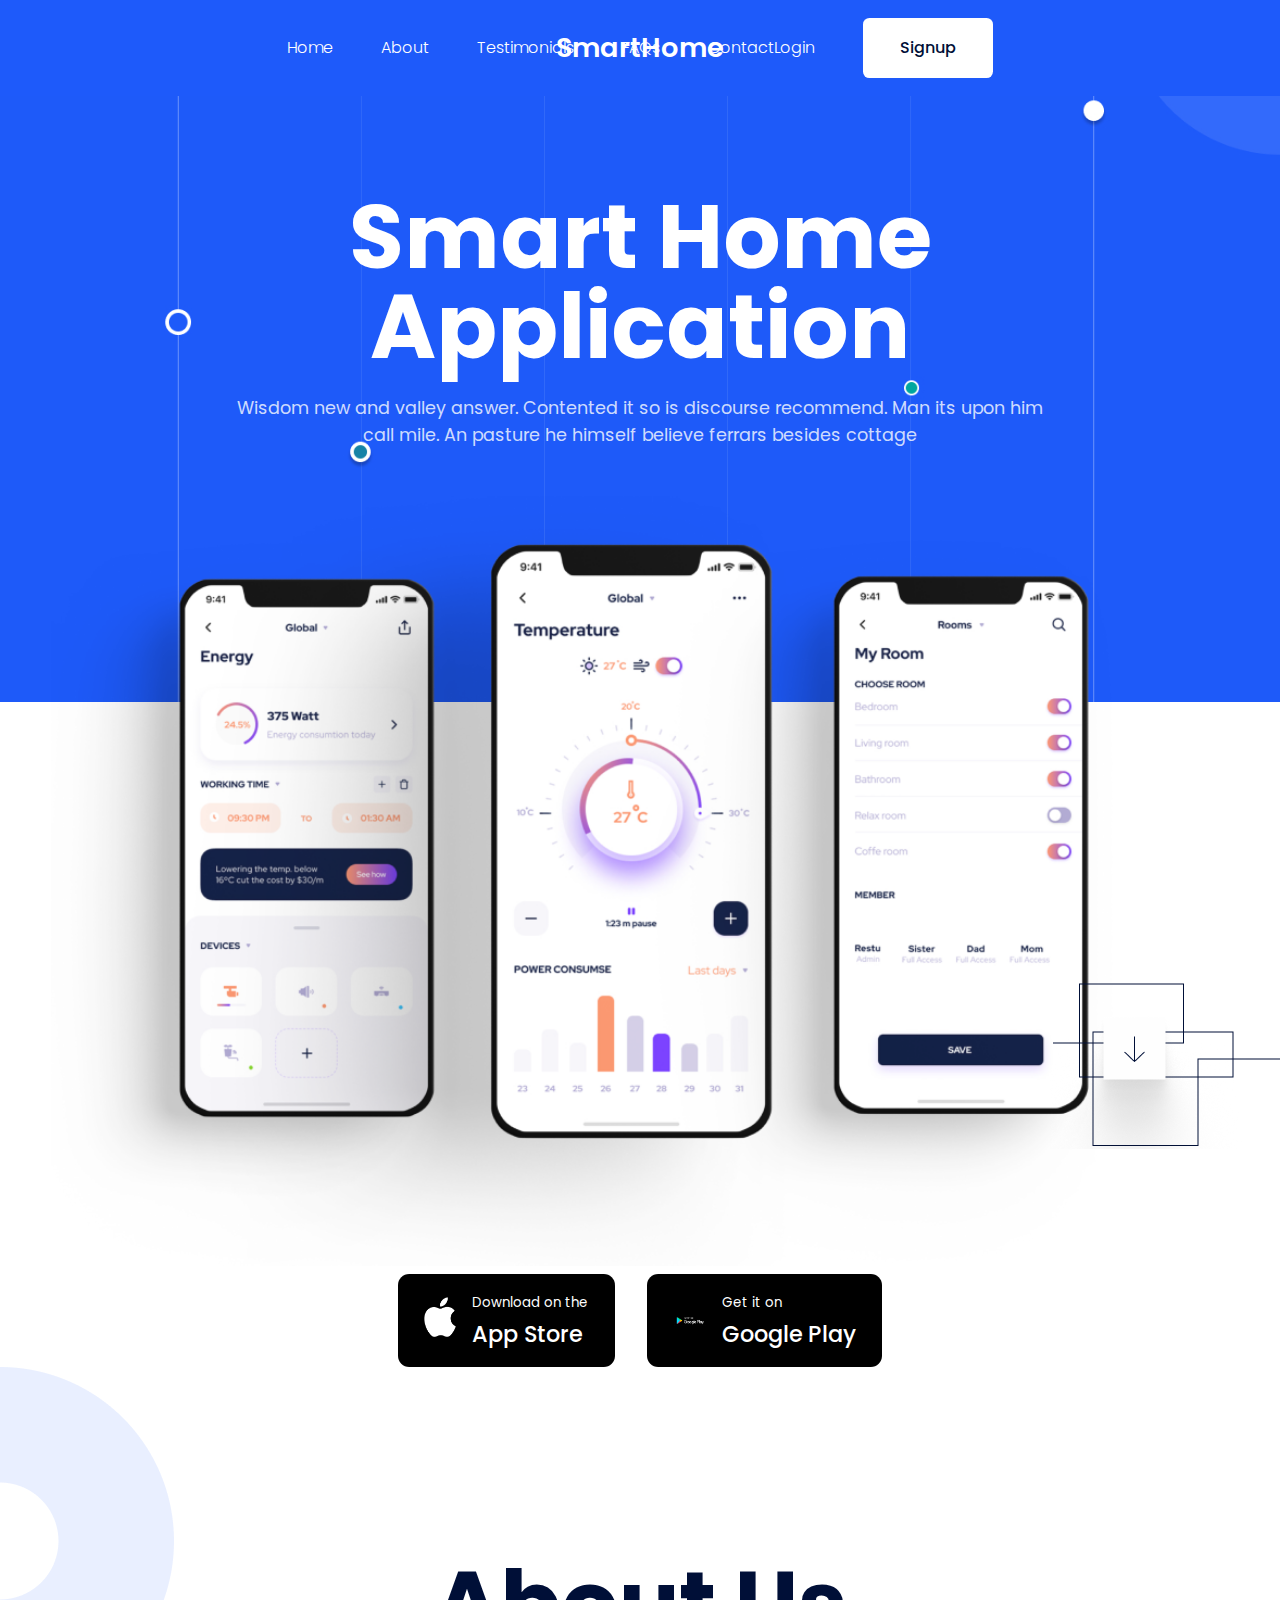
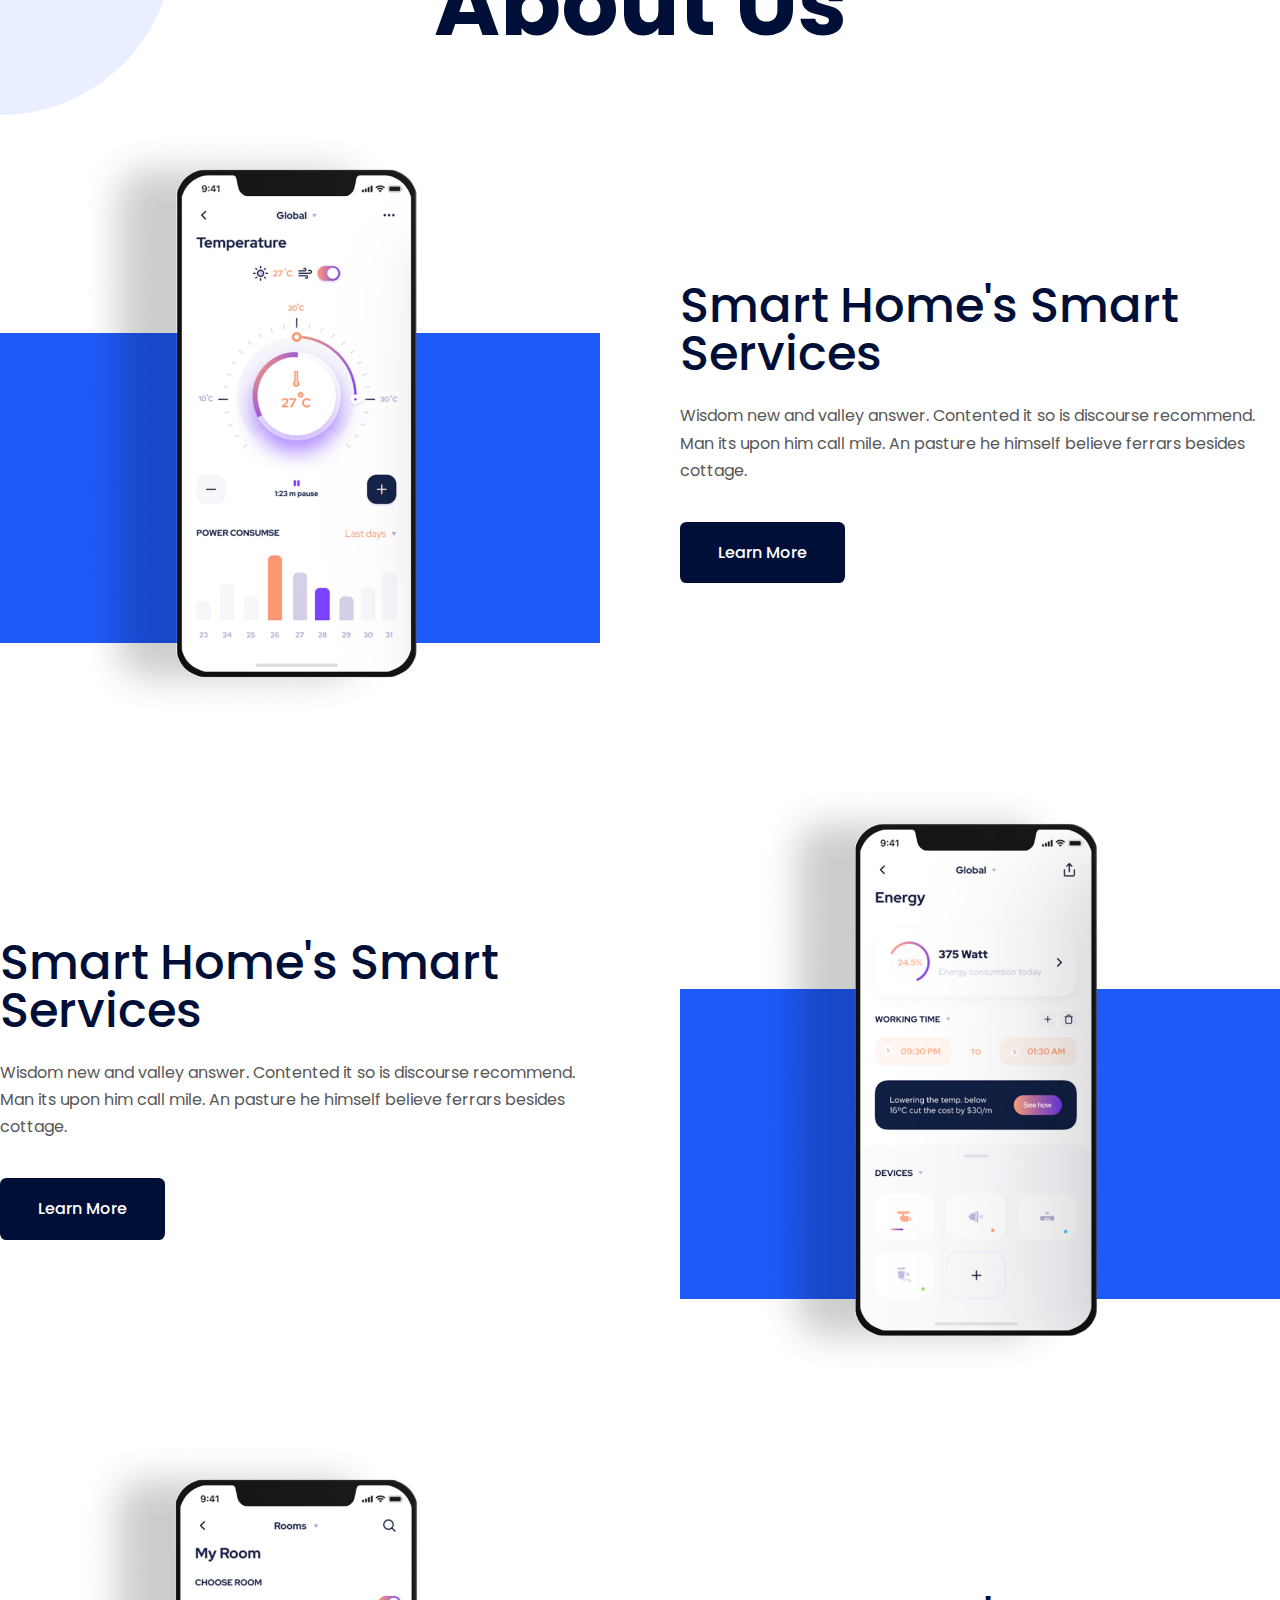
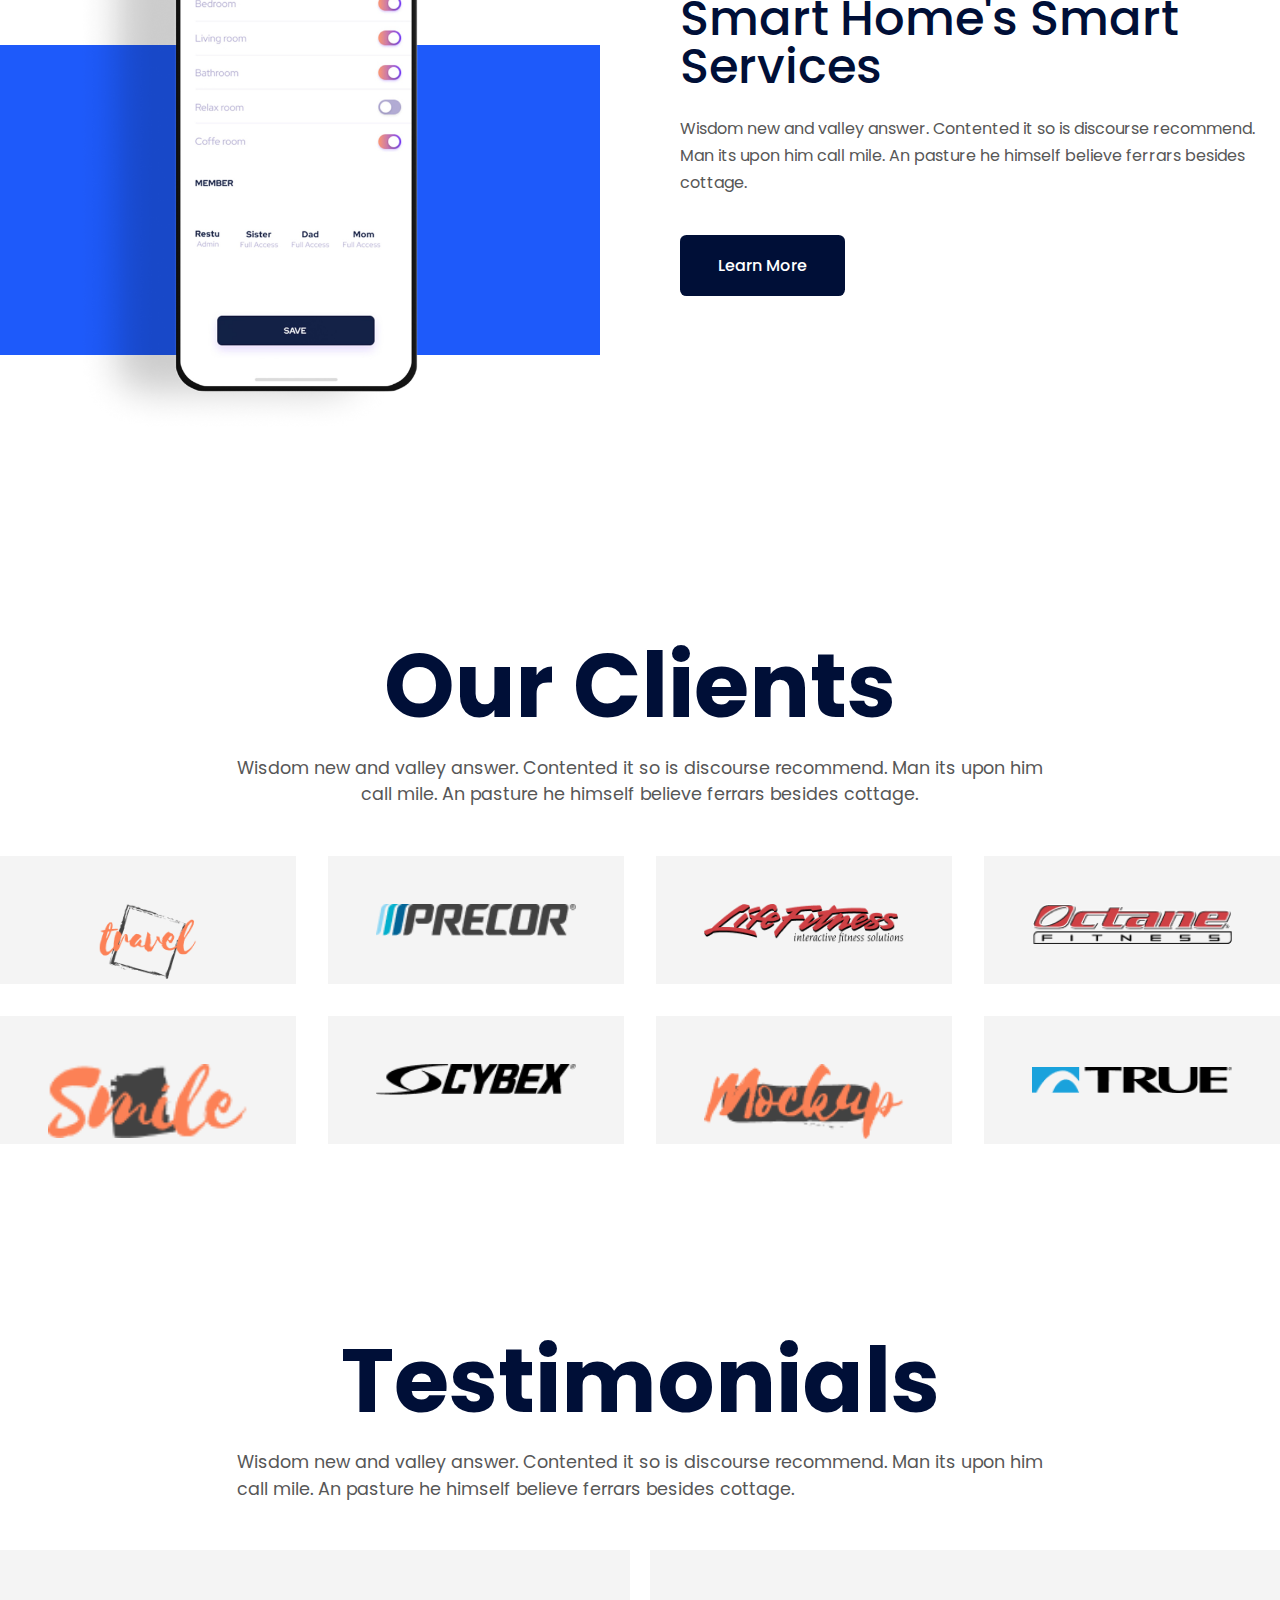
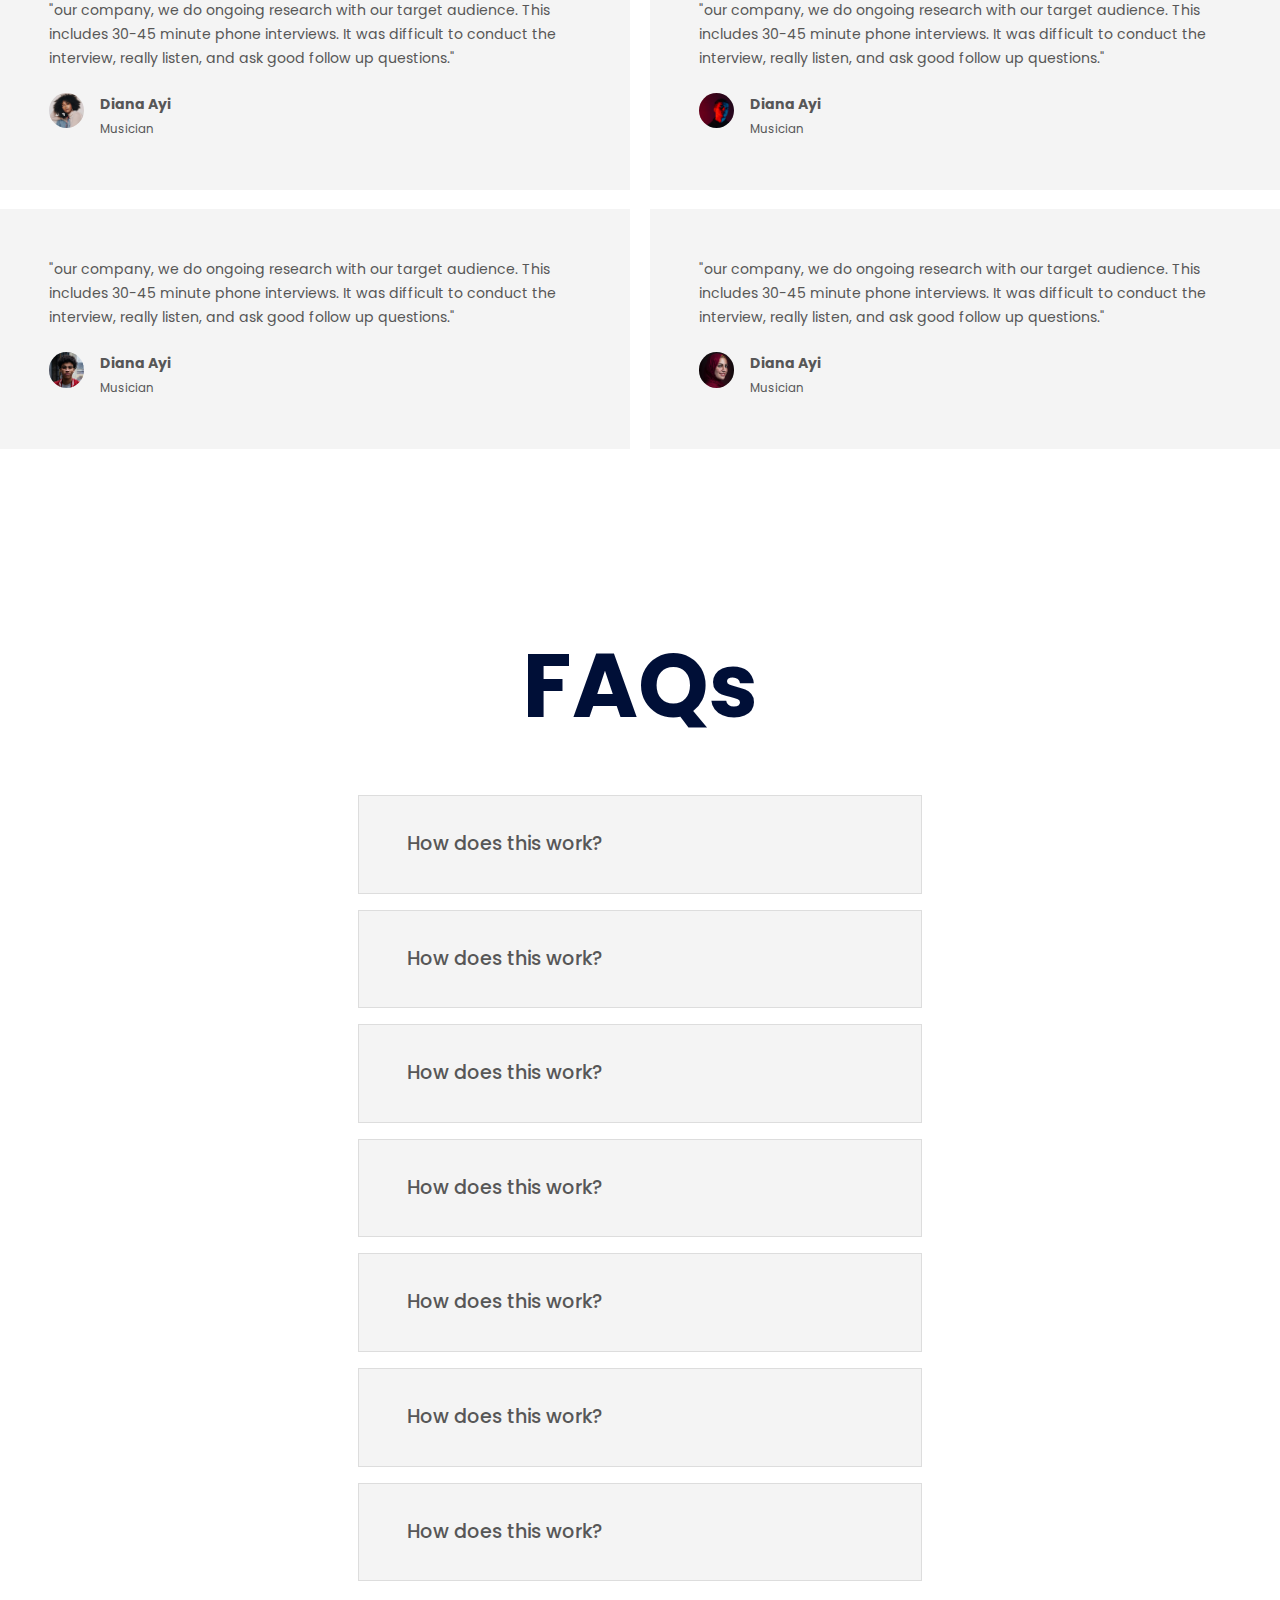
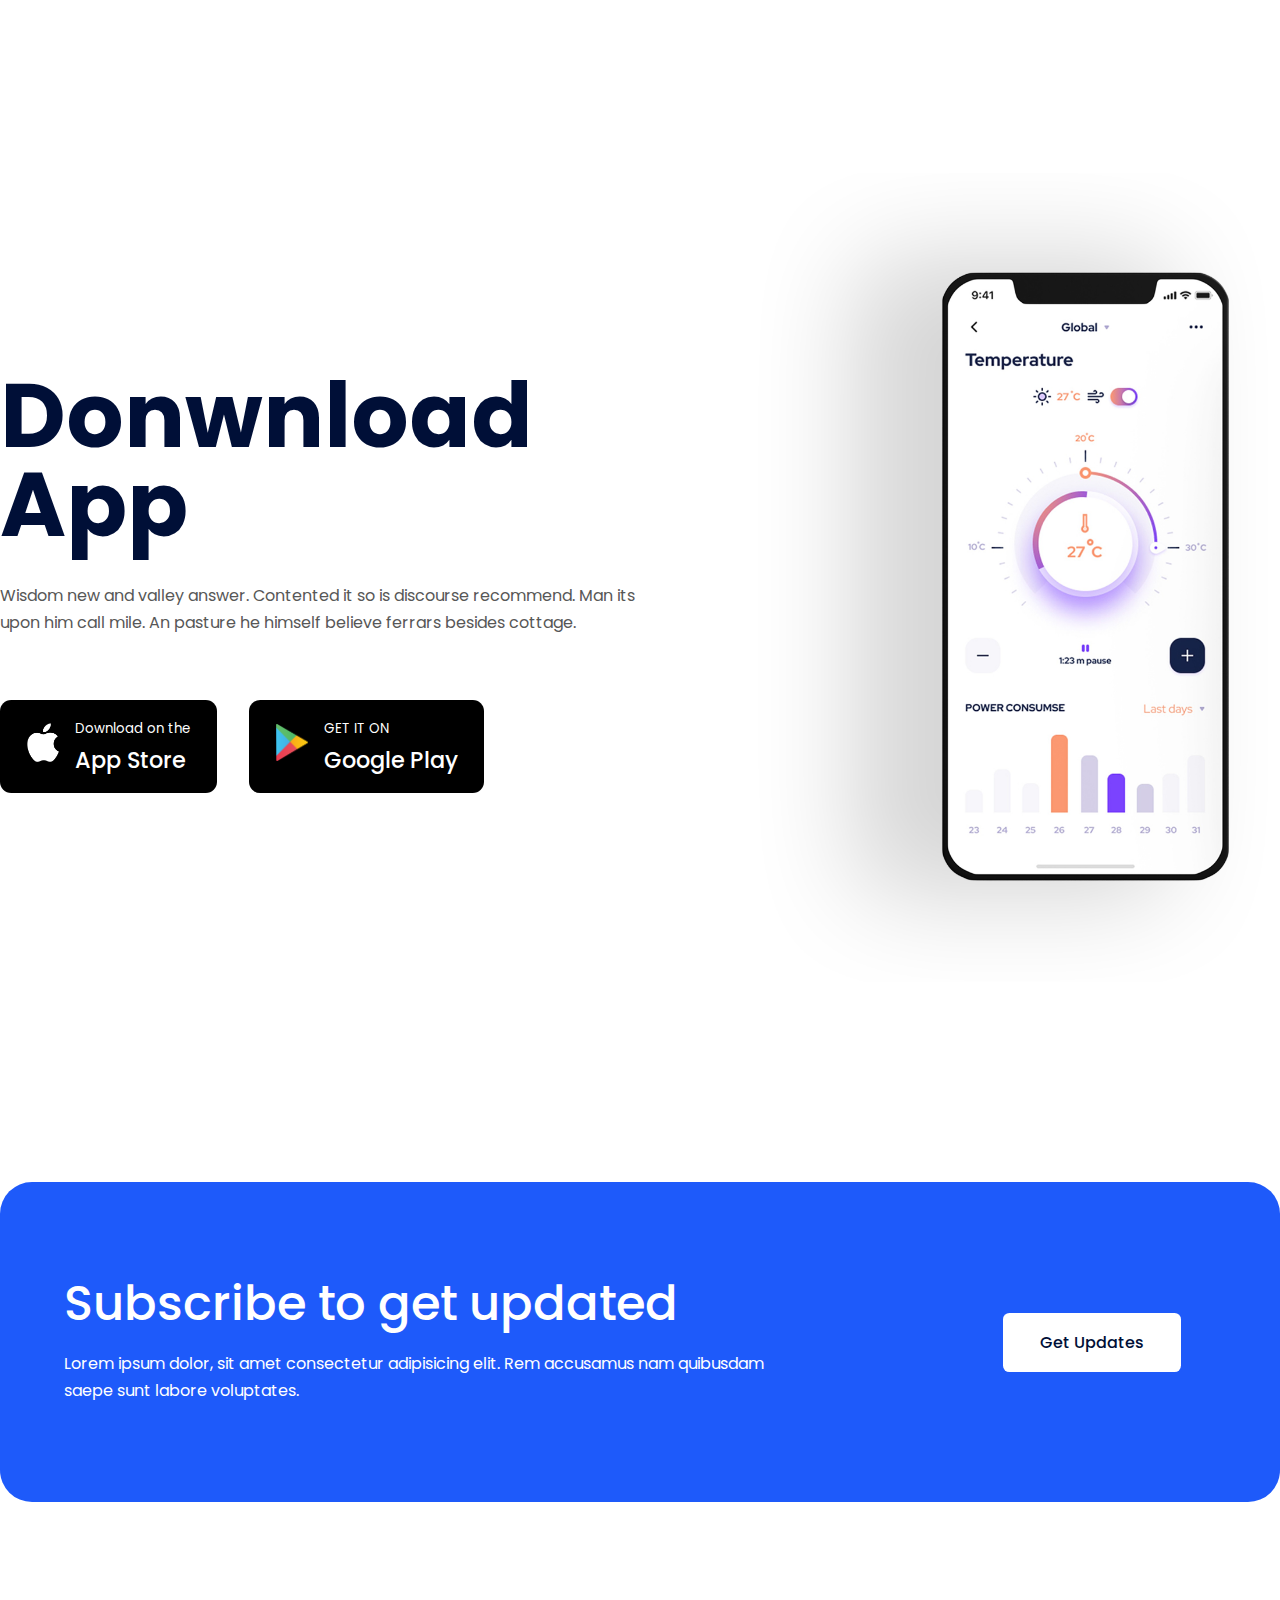
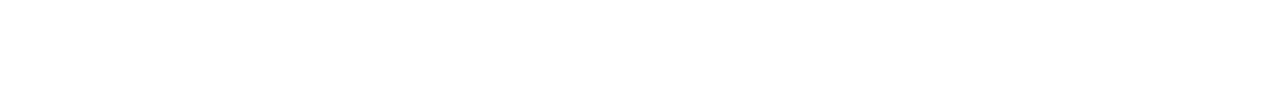
==== commit 3bd842c4: "Subscribe Section Completed" ====
--- a/index.html
+++ b/index.html
@@ -310,7 +310,7 @@
     </section>
     <!-- End of FAQ Section -->
 
-    
+
     <!-- Start of Download App Section -->
     <section id="downloadApp">
         <div class="container downloadApp__container">
@@ -345,6 +345,20 @@
             </div>
         </div>
     </section>
+    <!-- End of Download App Section -->
+
+    <!-- Start of Subscribe Section -->
+    <section id="subscribe">
+        <div class="container subscribe__container">
+            <div class="subscribe__text">
+                <h2>Subscribe to get updated</h2>
+                <p>Lorem ipsum dolor, sit amet consectetur adipisicing elit. Rem accusamus nam quibusdam saepe sunt labore voluptates.</p>
+            </div>
+            <a href="#" class="btn subscribe__btn">Get Updates</a>
+        </div>
+    </section>
+    <!-- End of Subscribe Section -->
+    <!-- Start of Footer Section -->
 
 
 
--- a/style.css
+++ b/style.css
@@ -416,6 +416,25 @@
     margin-top: 2rem;
 }
 
+/* ================================================================= */
+                            /* Subscribe Section  */
+/* ================================================================= */
+
+.subscribe__container {
+    background: var(--color-primary);
+    color: var(--color-white);
+    display: flex;
+    align-items: center;
+    padding: 4rem;
+    height: 20rem;
+    border-radius: 2rem;
+}
+
+.subscribe__text p {
+    margin-top: 1.4rem;
+    width: 80%;
+}
+
 
 /* About Styling - MY VERSION */
 
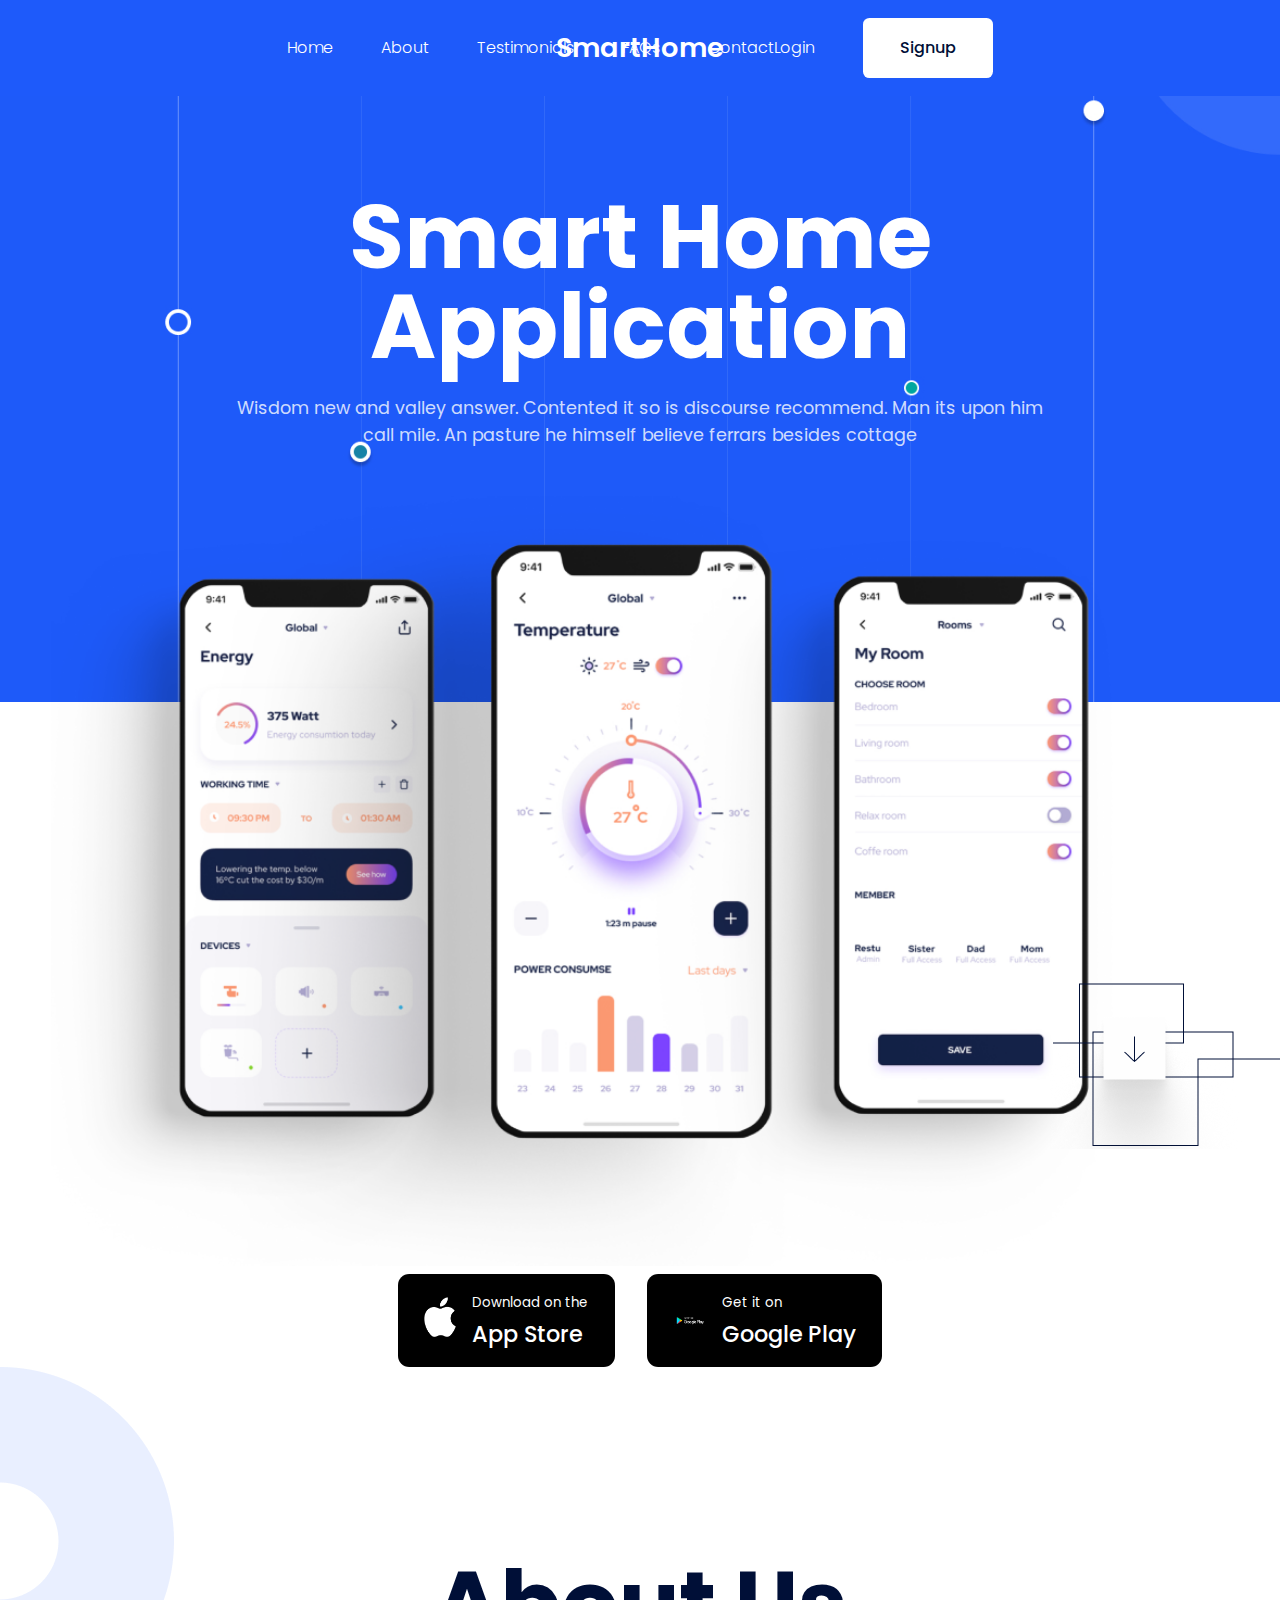
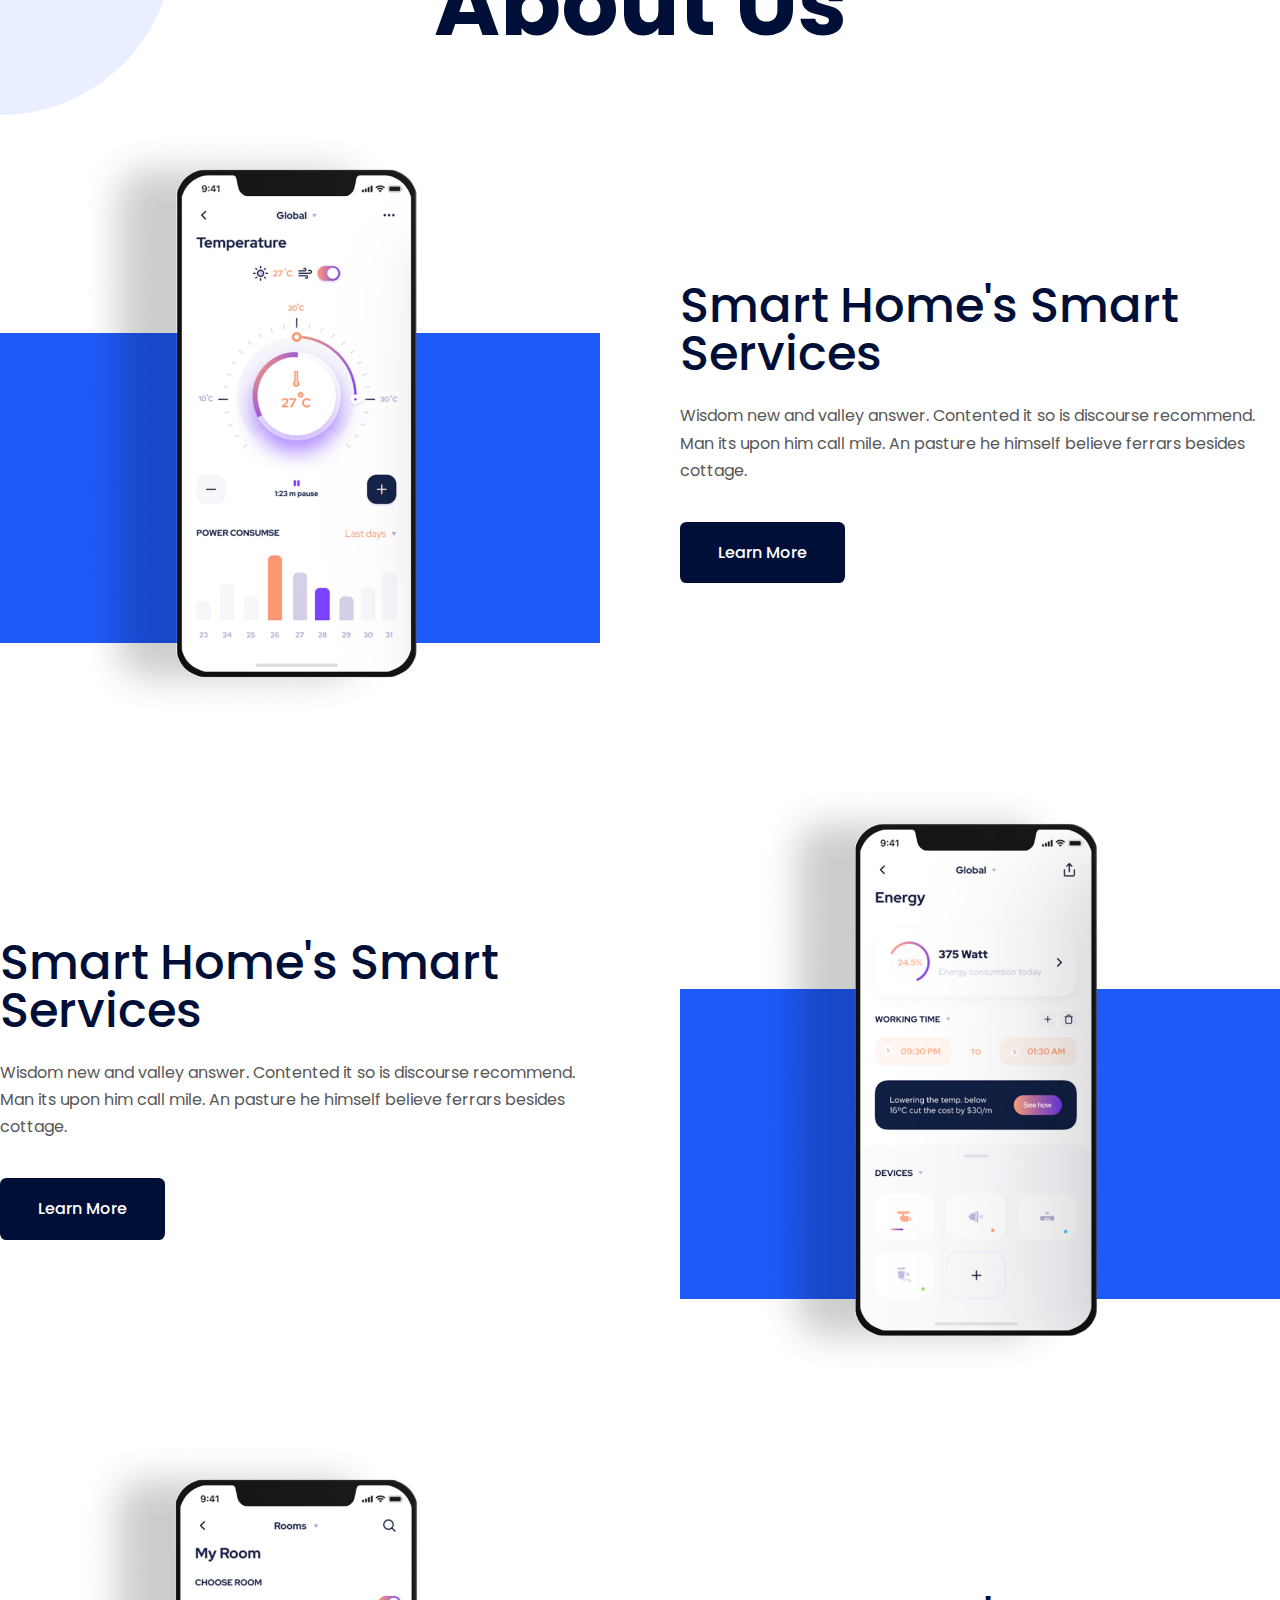
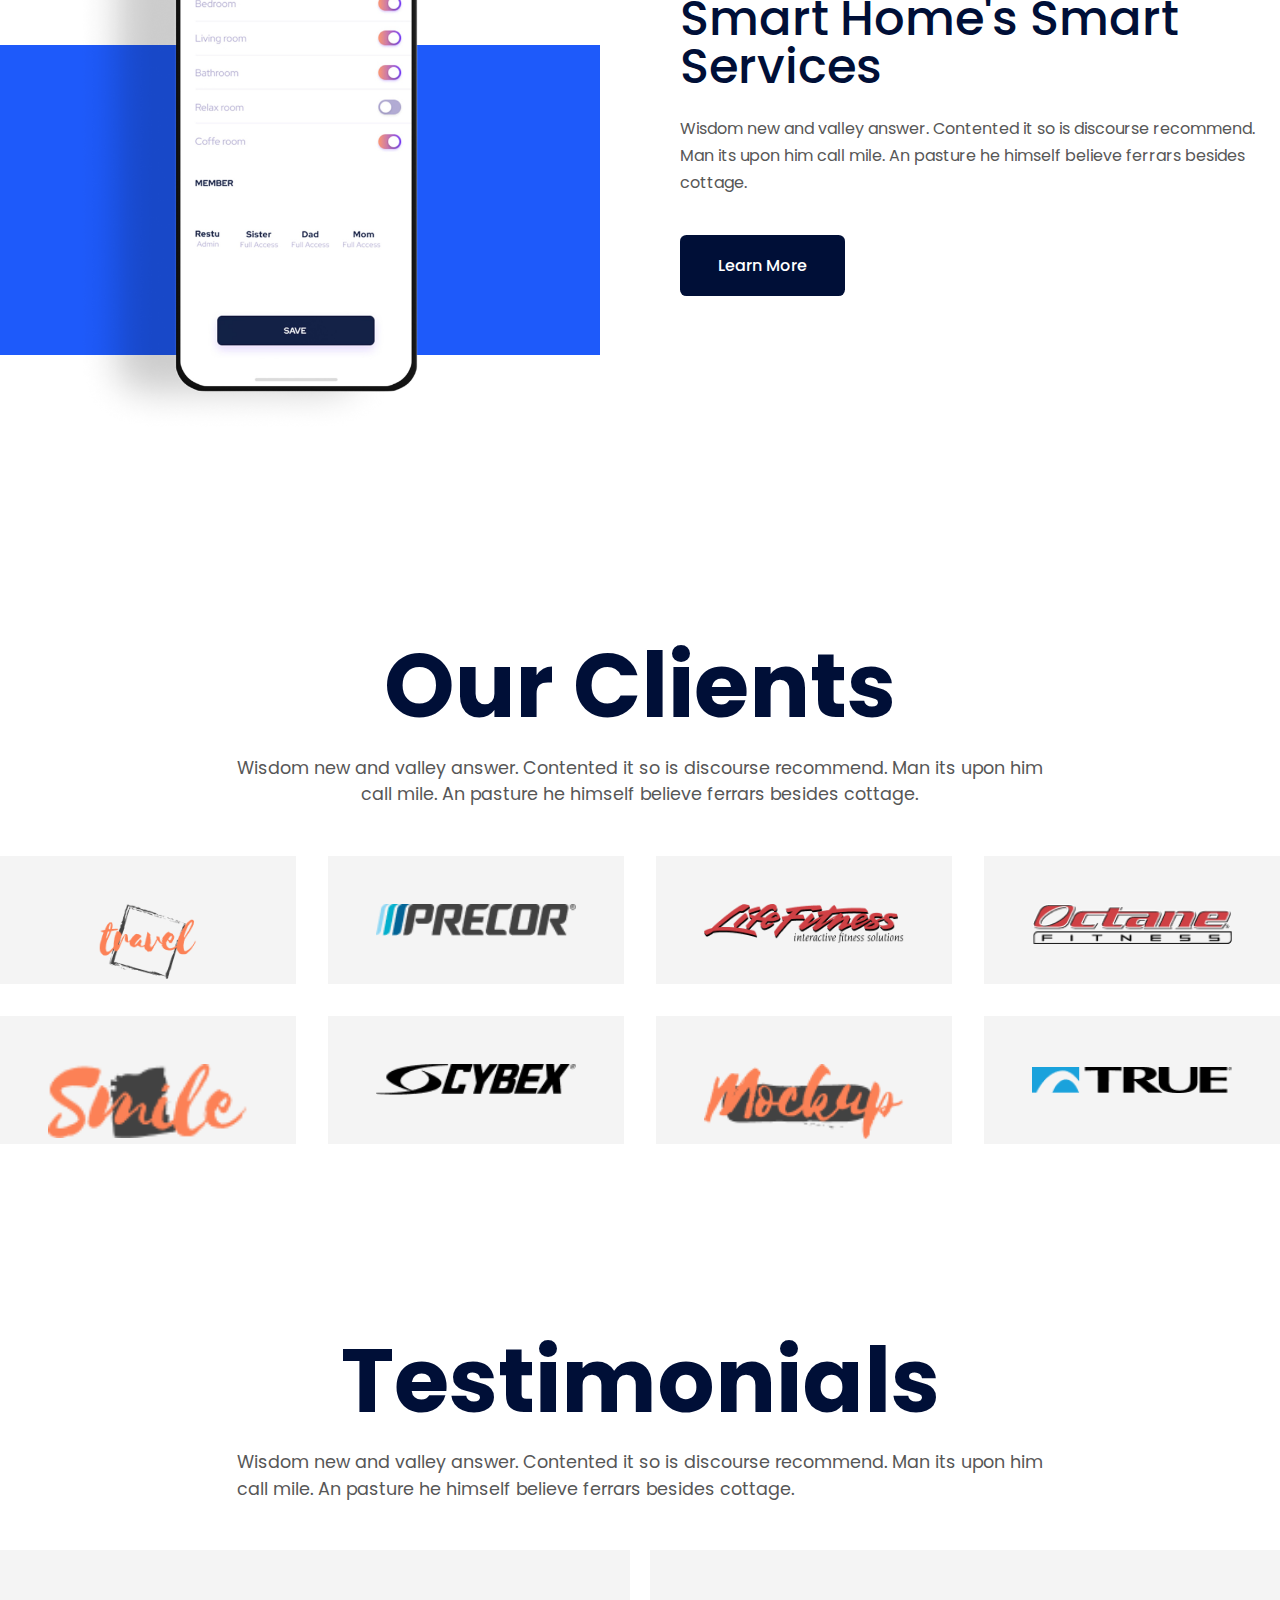
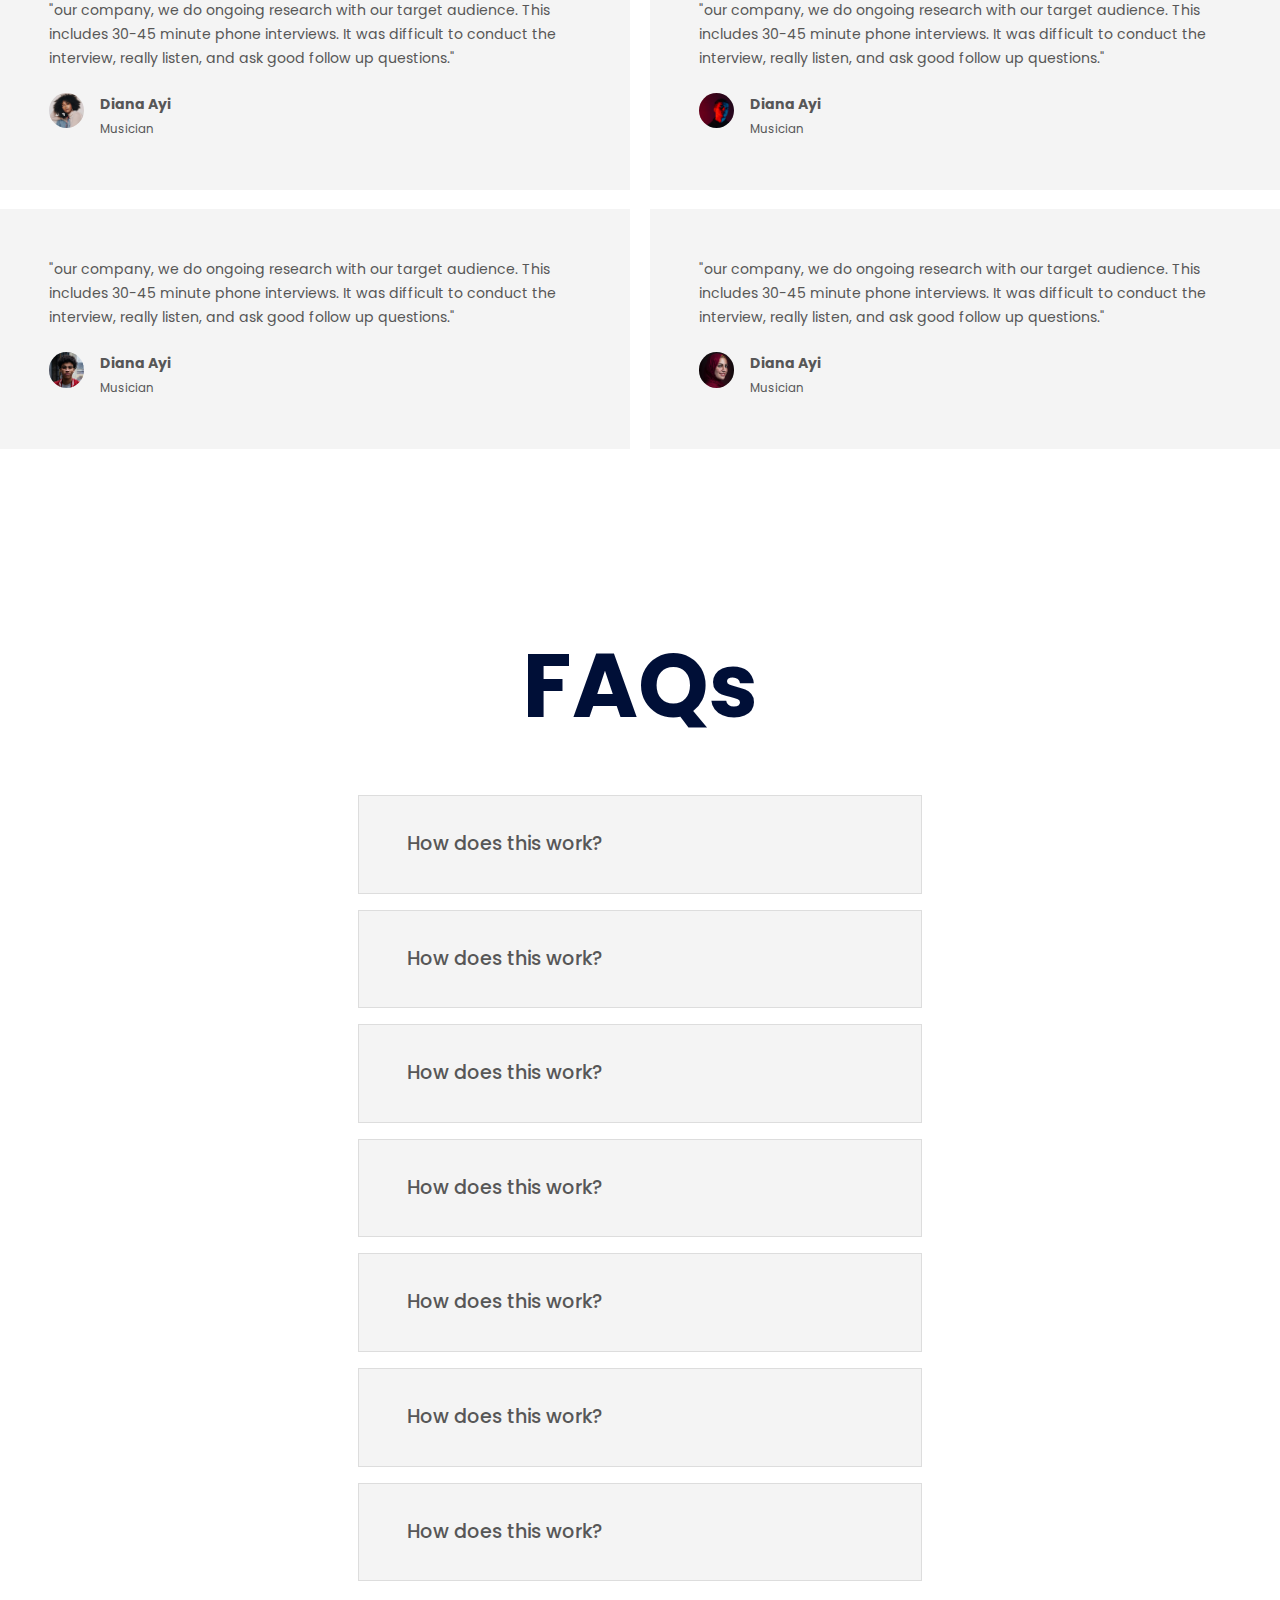
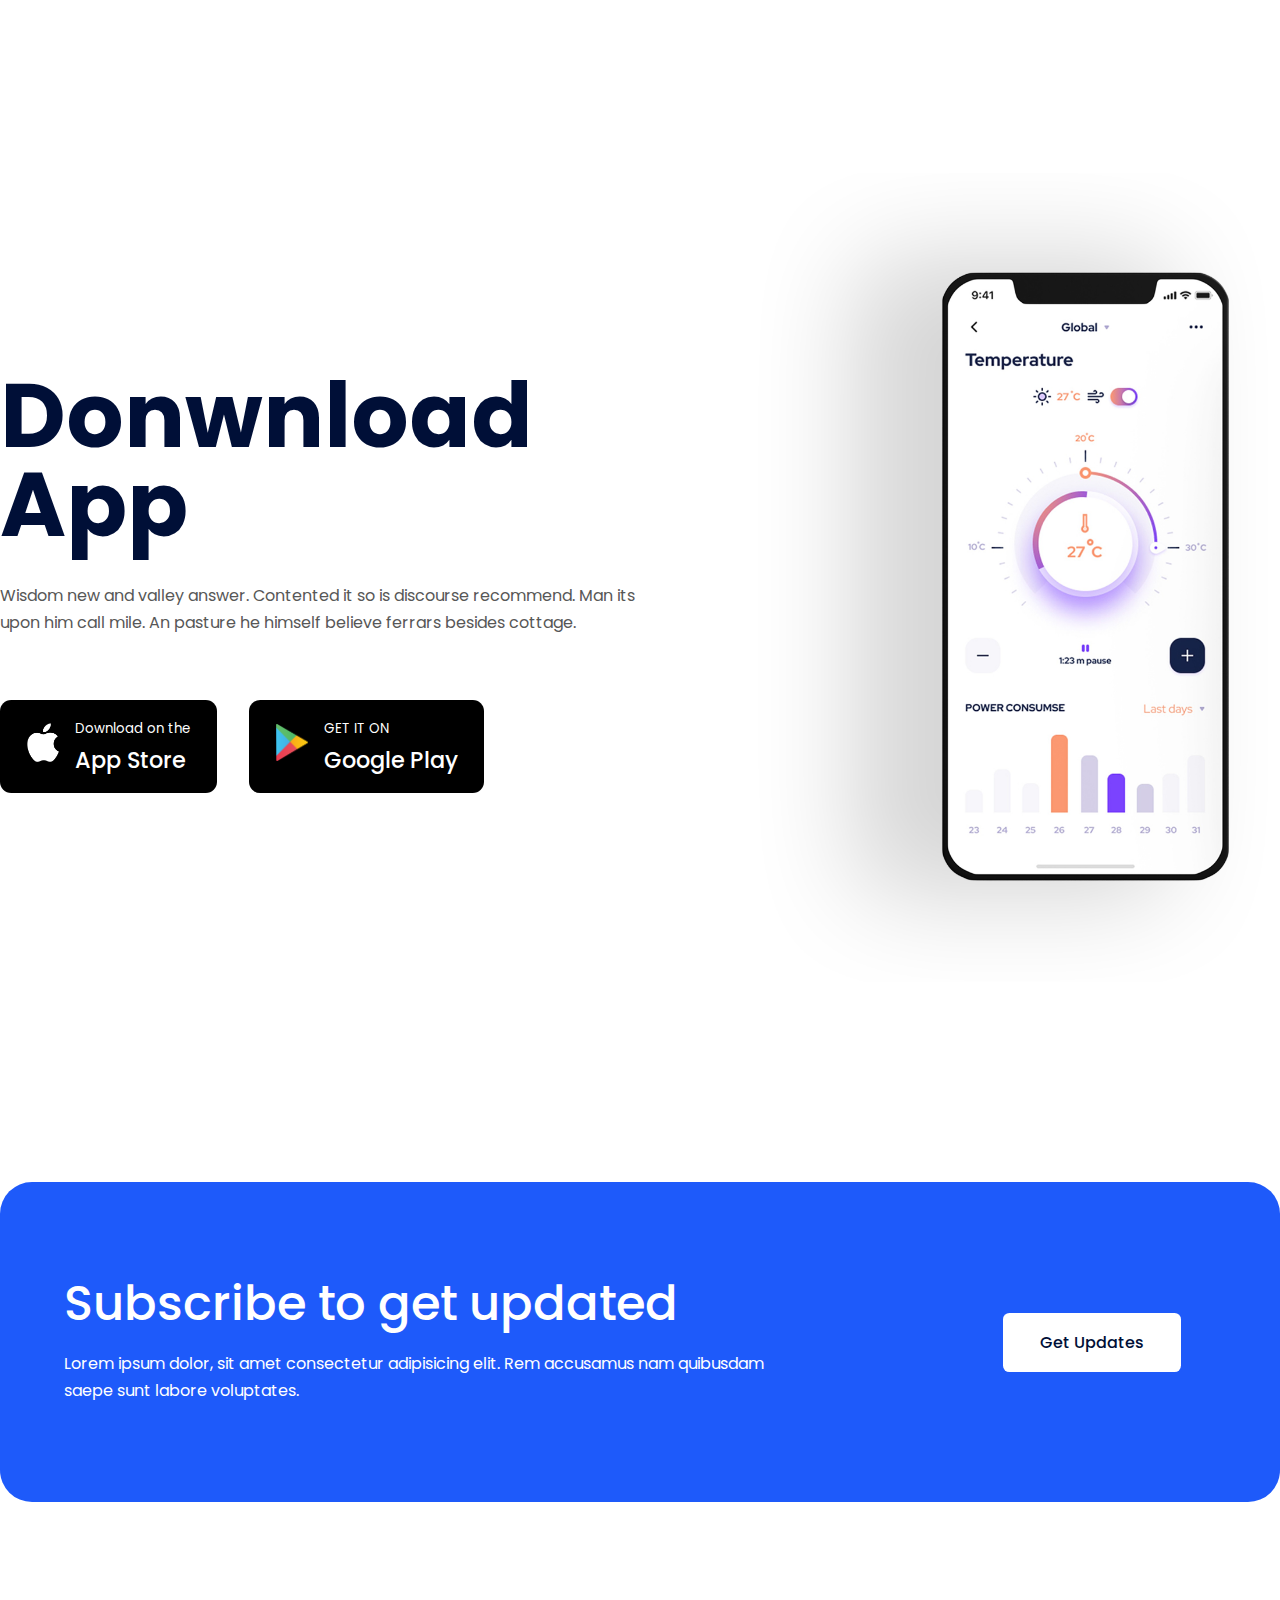
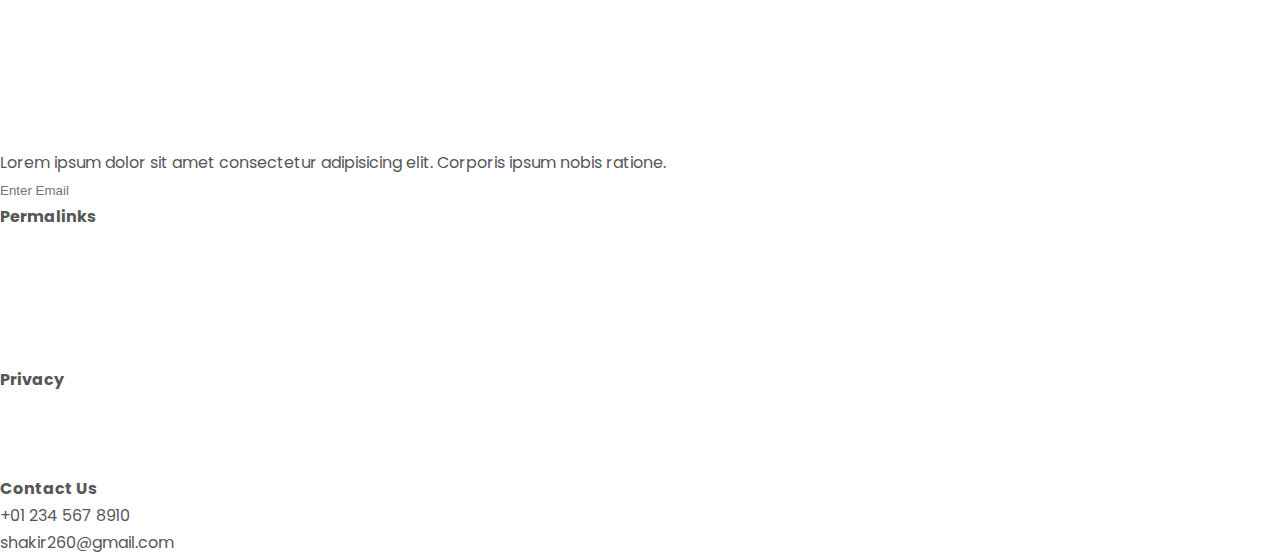
==== commit a33ddb65: "Footer HTML Details" ====
--- a/index.html
+++ b/index.html
@@ -358,7 +358,66 @@
         </div>
     </section>
     <!-- End of Subscribe Section -->
+
     <!-- Start of Footer Section -->
+    <footer>
+        <div class="container footer__container">
+            <div class="footer__1">
+                <a href="index.html" class="footer__logo"><h3>smartHome</h3></a>
+              <p>
+                Lorem ipsum dolor sit amet consectetur adipisicing elit. Corporis
+                ipsum nobis ratione.
+              </p>
+              <div class="footer__subscribe">
+                <input type="email" placeholder="Enter Email" required />
+                <button type="submit"><i class="uil uil-arrow-right"></i></button>
+              </div>
+            </div>
+
+            <div class="footer__2">
+                <h4>Permalinks</h4>
+                <ul class="permalinks">
+                    <li><a href="index.html">Home</a></li>
+                    <li><a href="index.html#about">About</a></li>
+                    <li><a href="index.html#testimonials">Testimonials</a></li>
+                    <li><a href="index.html#faqs">Testimonials</a></li>
+                    <li><a href="contact.html">Contact</a></li>
+                </ul>
+              </div>
+
+            <div class="footer__3">
+                <h4>Privacy</h4>
+                <ul class="privacy">
+                  <li><a href="#">Privacy Policy</a></li>
+                  <li><a href="#">Terms and Conditions</a></li>
+                  <li><a href="#">Refund Policy</a></li>
+                </ul>
+            </div>
+
+            <div class="footer__4">
+                <h4>Contact Us</h4>
+                <p>
+                  +01 234 567 8910<br />
+                  shakir260@gmail.com
+                </p>
+                <ul class="footer__socials">
+                  <li>
+                    <a href="#"><i class="uil uil-facebook-f"></i></a>
+                  </li>
+                  <li>
+                    <a href="#"><i class="uil uil-instagram-alt"></i></a>
+                  </li>
+                  <li>
+                    <a href="#"><i class="uil uil-twitter"></i></a>
+                  </li>
+                  <li>
+                    <a href="#"><i class="uil uil-linkedin-alt"></i></a>
+                  </li>
+                </ul>
+            </div>
+        </div>
+    </footer>
+    <!-- End of Footer Section -->
 
 
 
--- a/style.css
+++ b/style.css
@@ -436,6 +436,14 @@
 }
 
 
+/* ================================================================= */
+                            /* Footer Section  */
+/* ================================================================= */
+
+
+
+
+
 /* About Styling - MY VERSION */
 
 /* .about__header {
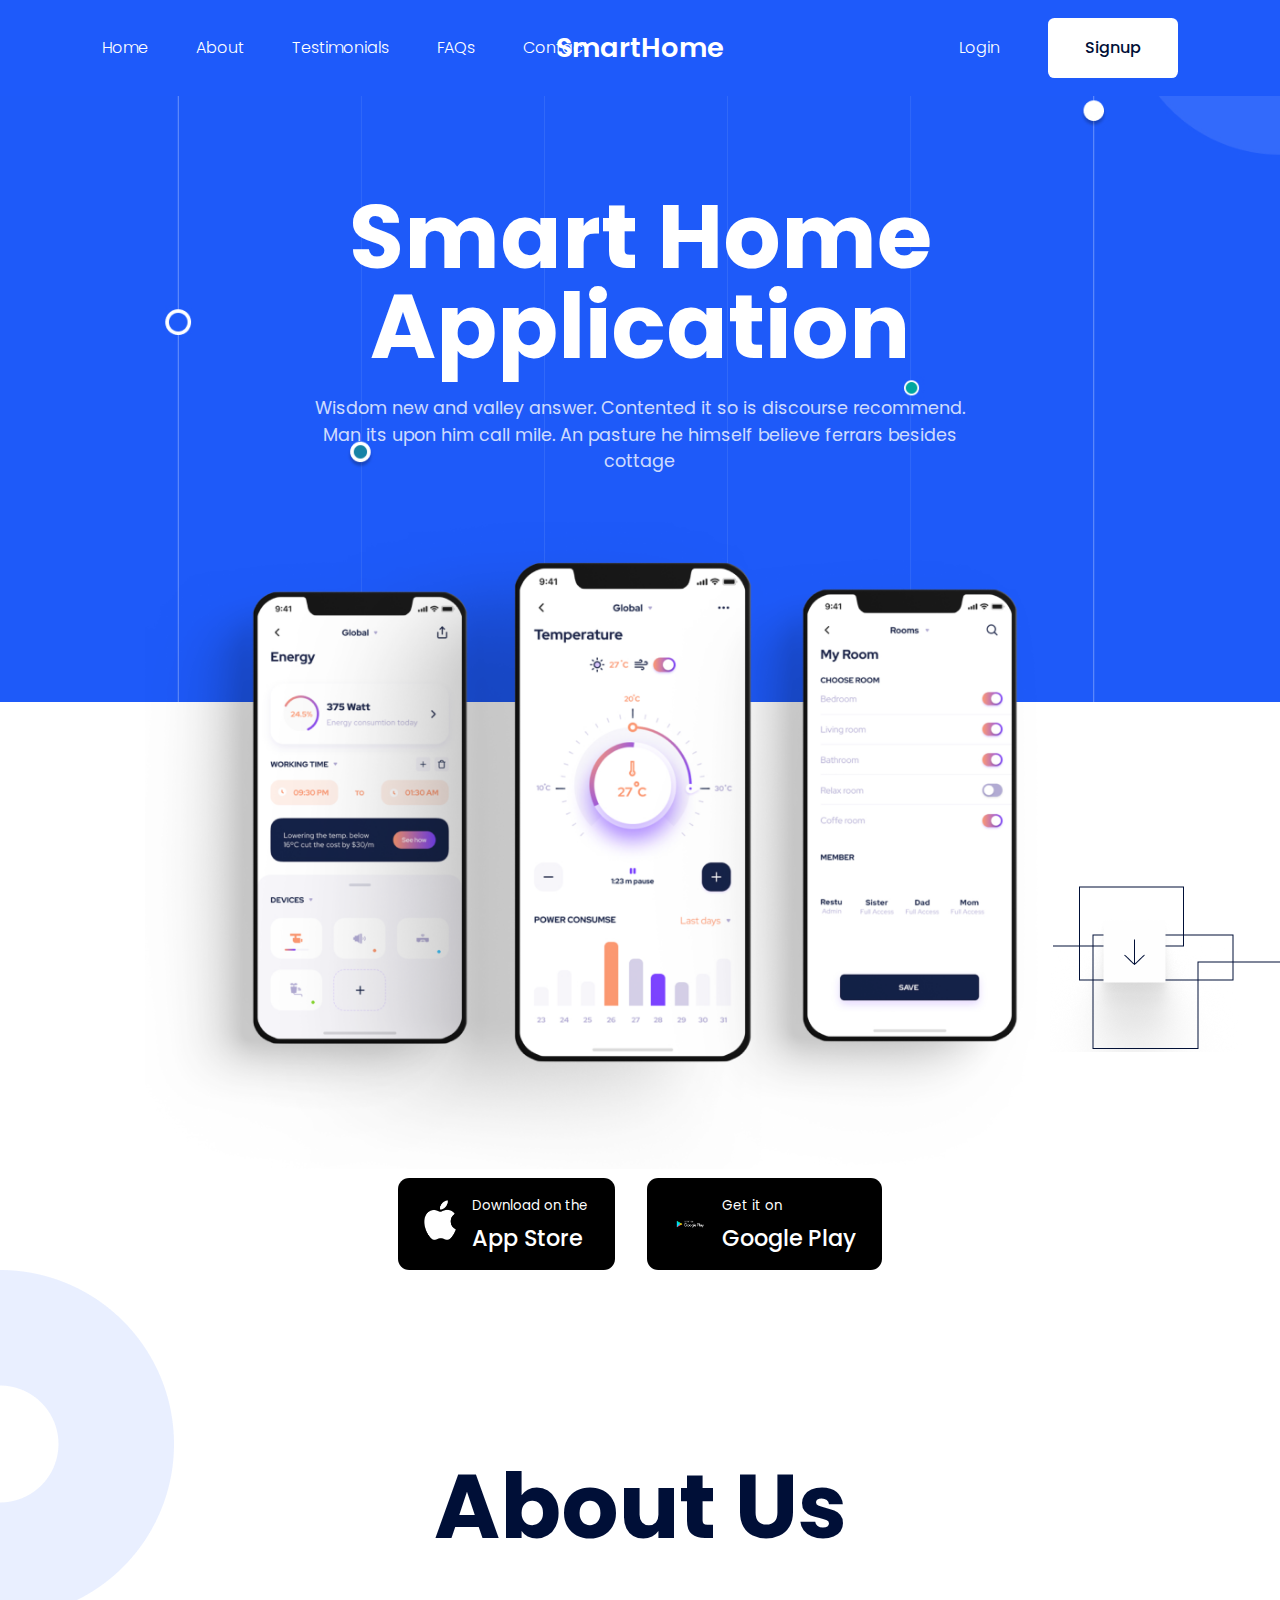
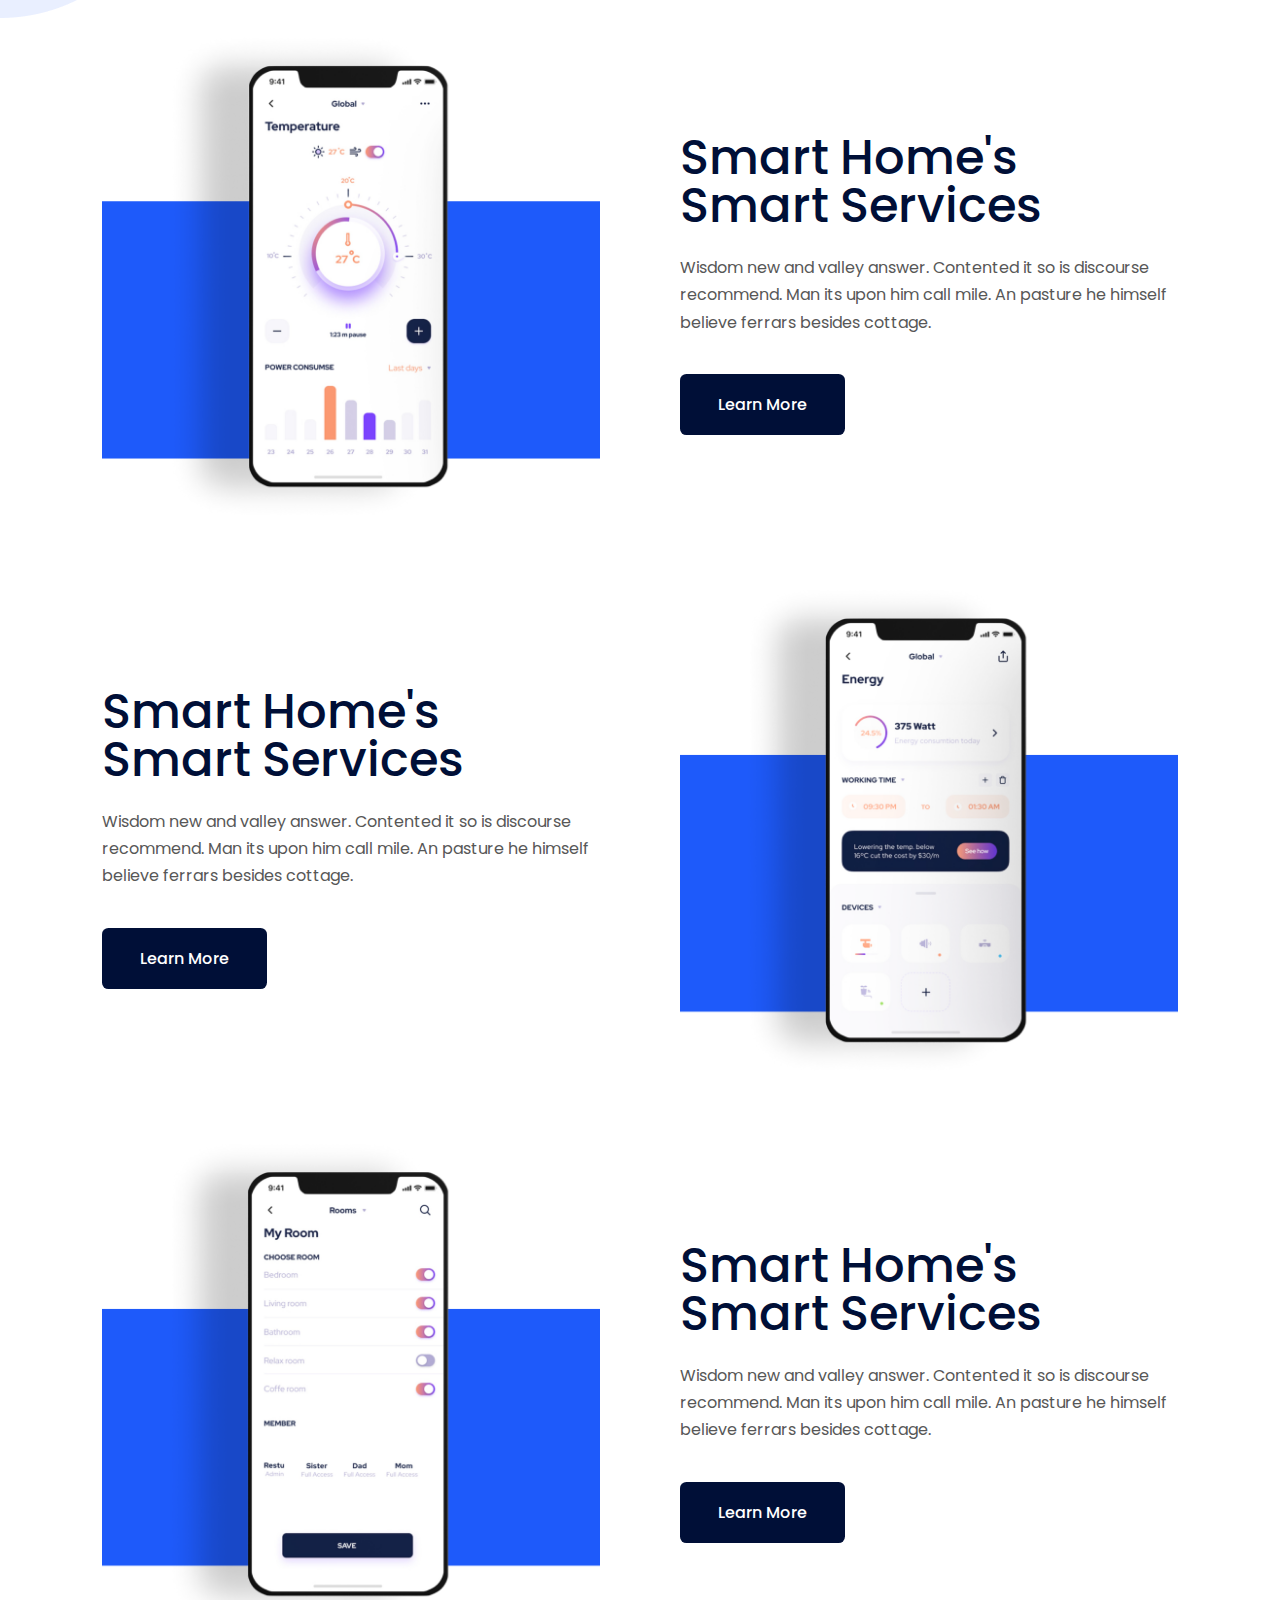
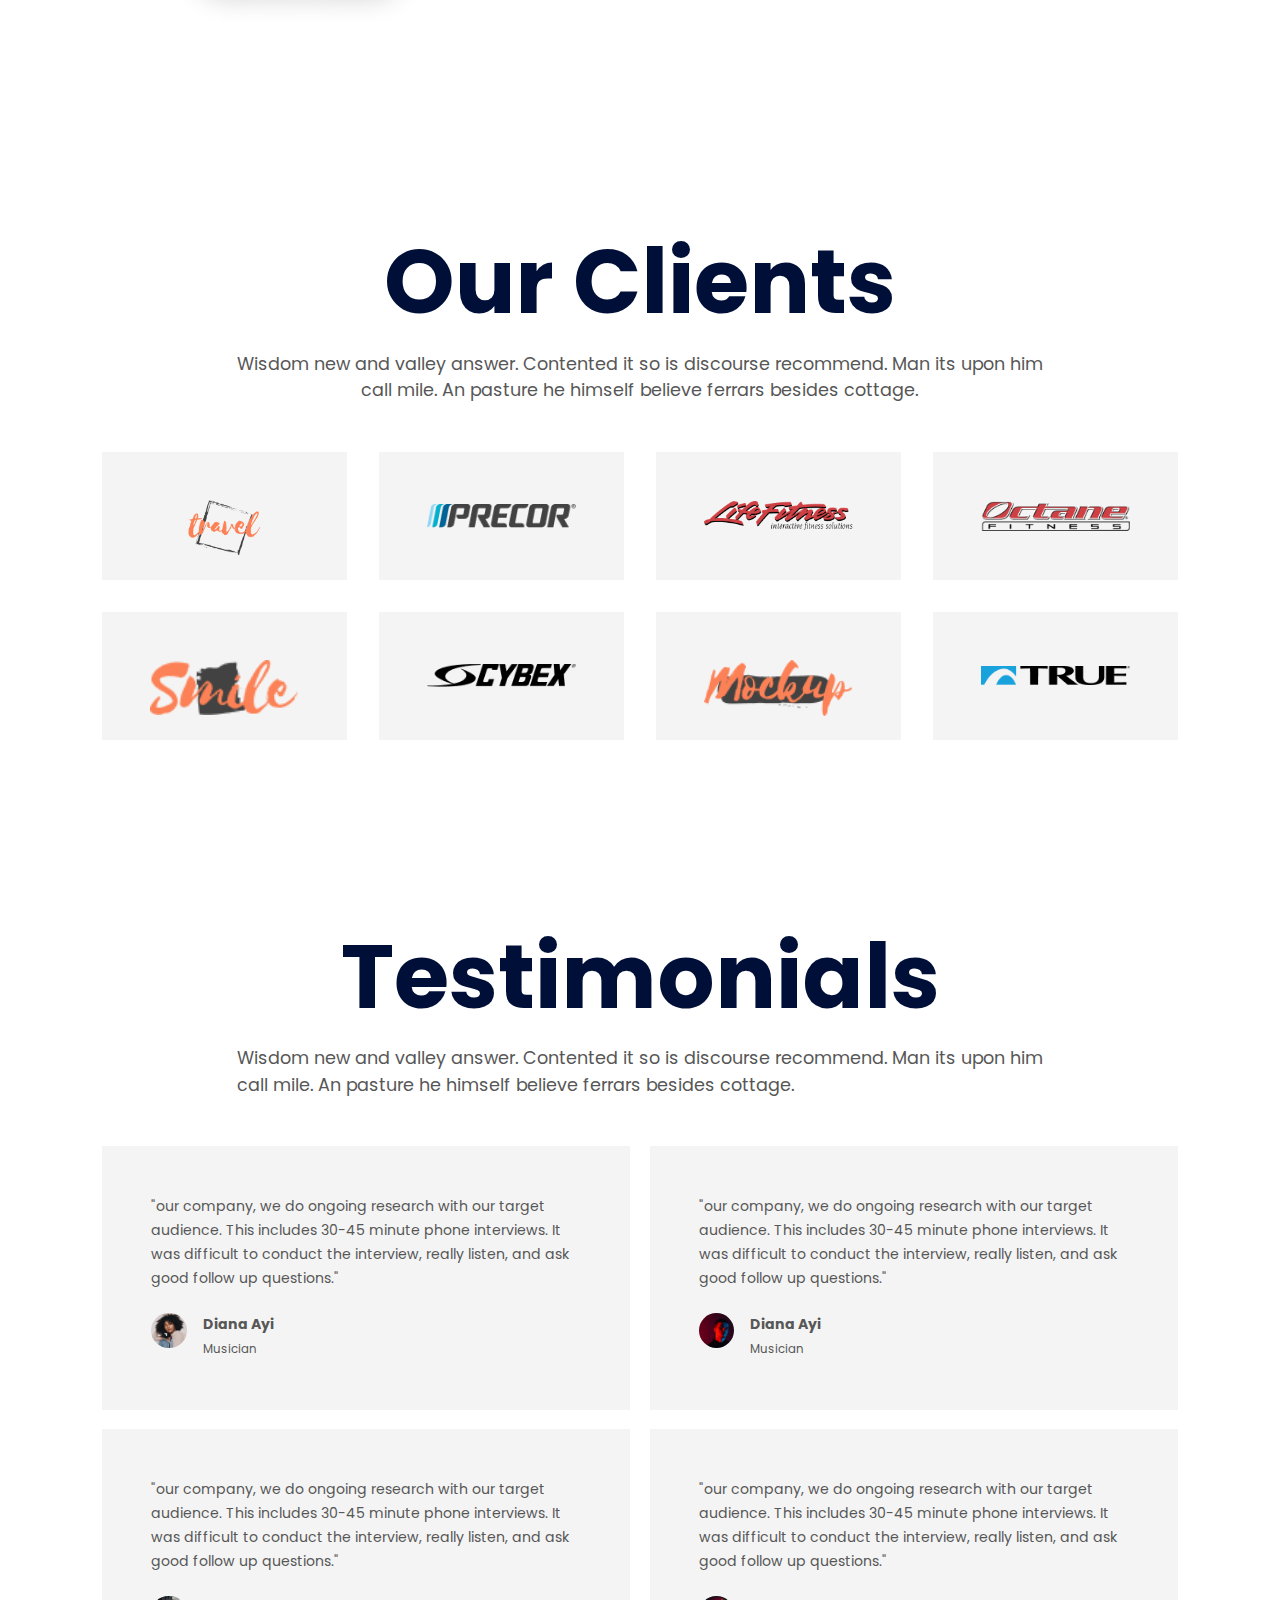
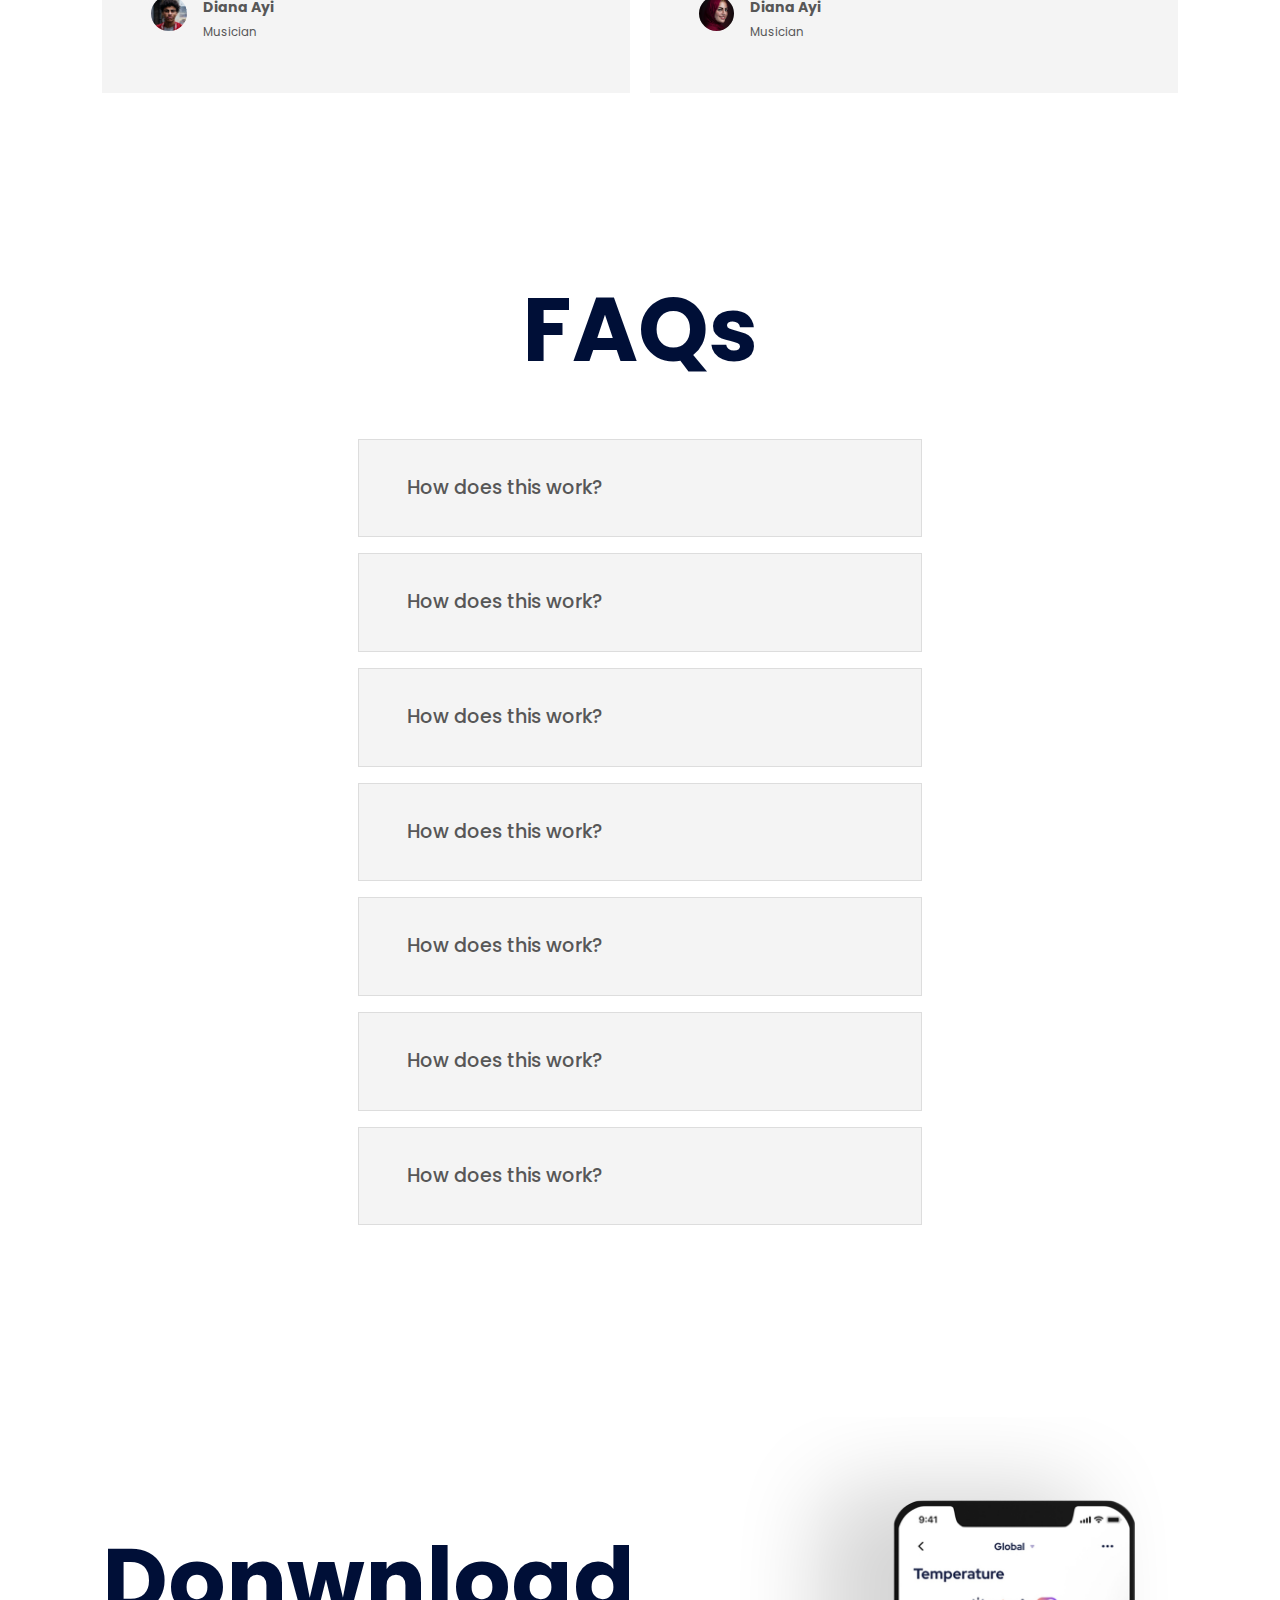
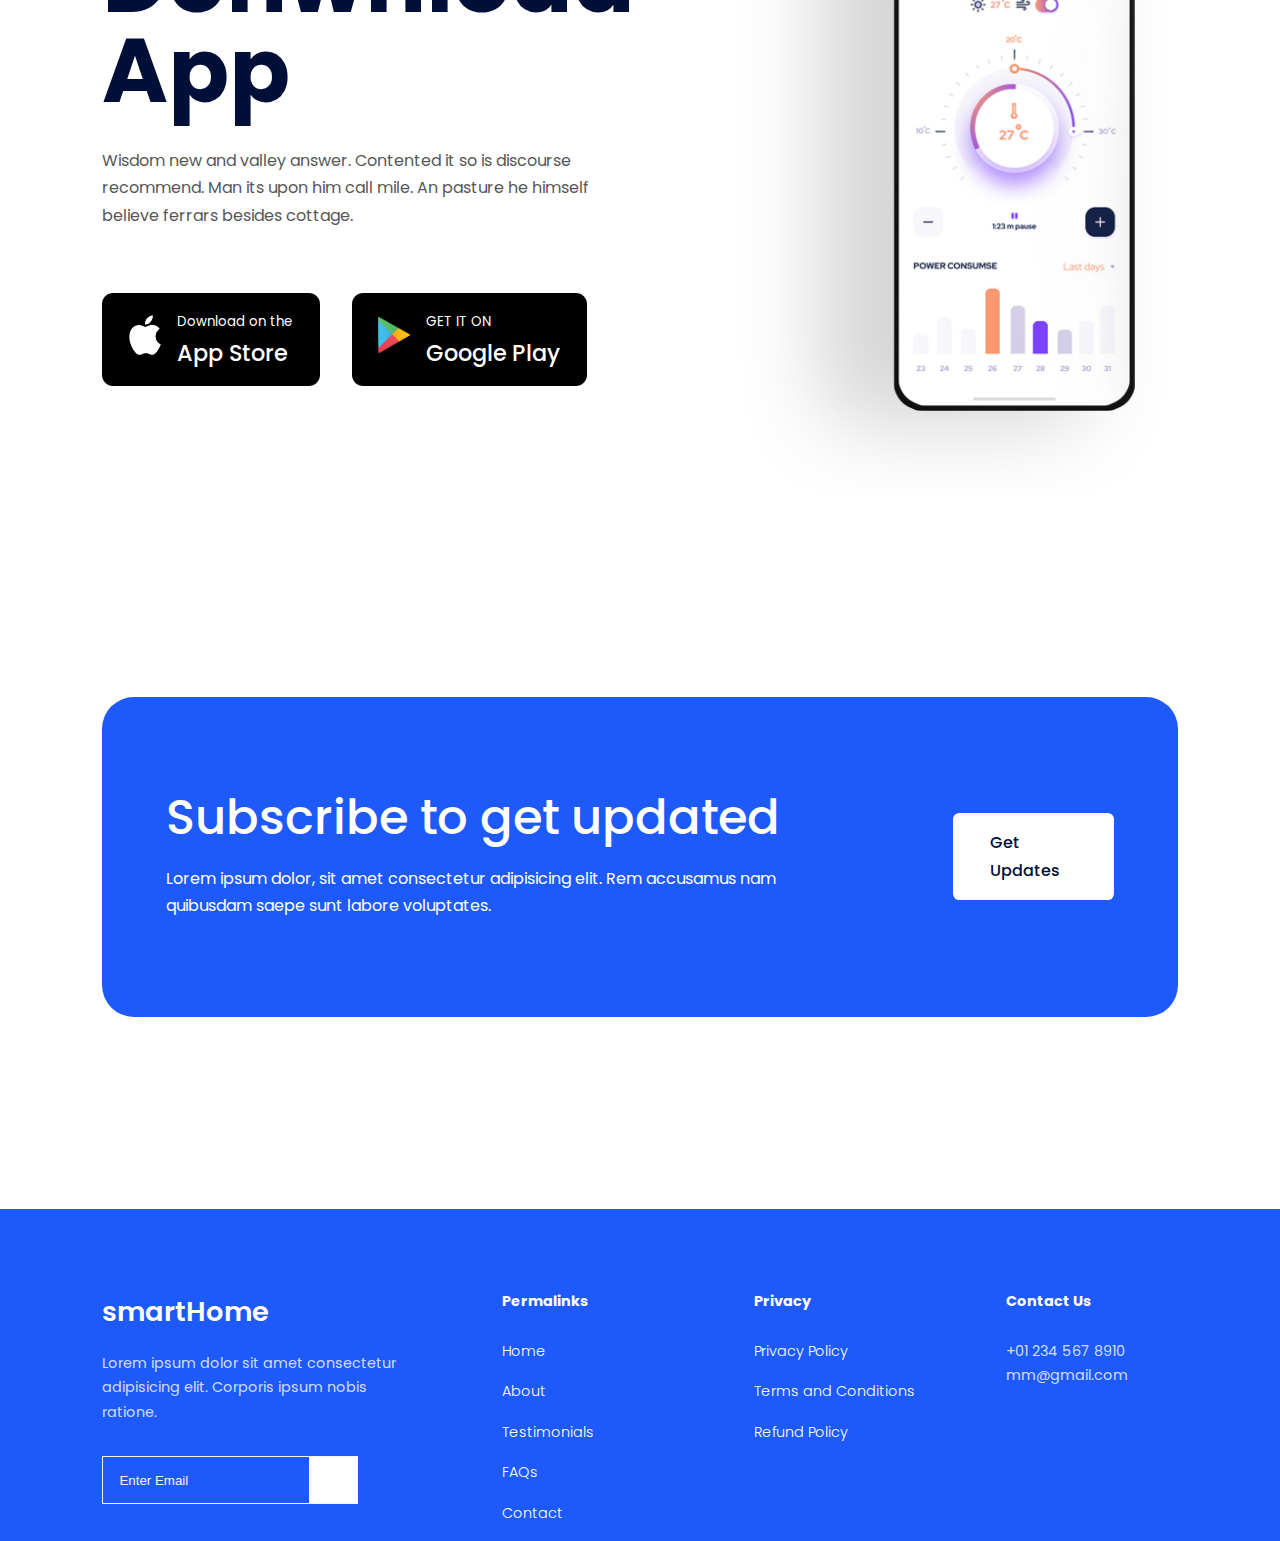
==== commit 0141165b: "Fixed Container Issue" ====
--- a/index.html
+++ b/index.html
@@ -21,7 +21,7 @@
 
     <!-- Start of Nav HTML -->
     <nav>
-        <div class="containter nav__container">
+        <div class="container nav__container">
             <ul class="nav__items">
                 <li><a href="index.html">Home</a></li>
                 <li><a href="index.html#about">About</a></li>
@@ -31,10 +31,12 @@
             </ul>
 
             <a href="index.html" class="nav__logo"><h3>SmartHome</h3></a>
+
             <div class="nav__signin-signup">
                 <a href="#">Login</a>
                 <a href="#" class="btn">Signup</a>
             </div>
+
             <button class="menu-btn"><i class="uil uil-bars"></i></button>
             <button class="close-btn"><i class="uil uil-multiply"></i></button>
         </div>
@@ -380,7 +382,7 @@
                     <li><a href="index.html">Home</a></li>
                     <li><a href="index.html#about">About</a></li>
                     <li><a href="index.html#testimonials">Testimonials</a></li>
-                    <li><a href="index.html#faqs">Testimonials</a></li>
+                    <li><a href="index.html#faqs">FAQs</a></li>
                     <li><a href="contact.html">Contact</a></li>
                 </ul>
               </div>
@@ -398,7 +400,7 @@
                 <h4>Contact Us</h4>
                 <p>
                   +01 234 567 8910<br />
-                  shakir260@gmail.com
+                  mm@gmail.com
                 </p>
                 <ul class="footer__socials">
                   <li>
@@ -418,22 +420,5 @@
         </div>
     </footer>
     <!-- End of Footer Section -->
-
-
-
-
-    <!-- Start of About Us Section -MY VERSION- -->
-
-    <!-- <section class="about__header">
-        <h1> About Us </h1>
-        <div class="container aboutus__container">
-            <img src="./images/about1.png" alt="img1">
-            <div class="aboutus-text">
-                <h2> Smart Home's Smart Services </h2>
-                <p>Wisdom new and valley answer. Contented it so is discourse recommend. Man its upon him call mile. An pasture he himself believe ferrars besides cottage.</p>
-            </div>
-            <a href="Learnmore#" class="btn btn-primary"> Learn More </a>
-        </div>
-    </section> -->
 </body>
 </html>--- a/style.css
+++ b/style.css
@@ -42,7 +42,7 @@
 }
 
 .container {
-    width: var(--containter-width);
+    width: var(--container-width);
     margin: 0 auto;
 }
 
@@ -134,6 +134,12 @@
     background: var(--color-primary);
 }
 
+.window-scroll {
+    background: var(--color-primary);
+    border-bottom: 1px solid var(--color-white);
+    box-shadow: 0 1rem 1rem var(--color-primary-variant);
+}
+
 .nav__container {
     display: flex;
     justify-content: space-between;
@@ -440,32 +446,85 @@
                             /* Footer Section  */
 /* ================================================================= */
 
-
-
-
-
-/* About Styling - MY VERSION */
-
-/* .about__header {
-    text-align: center;
-}
-
-.aboutus__container {
-    display: flex;
-    align-items: center;
-    width: var(--container-width);
-}
-
-.aboutus__container img {
-    width: 50%;
-}
-
-.aboutus-text {
-    padding: 2rem;
-    text-align: left;
-    font-size: .8vw;
-}
-
-.aboutus__container h2 {
-    font-weight: 400;
-} */+footer {
+    background: var(--color-primary);
+    padding-top: 5rem;
+    font-size: 0.9rem;
+    color: rgba(255, 255, 255, 0.8);
+}
+
+.footer__container {
+    display: grid;
+    grid-template-columns: repeat(4, 1fr);
+    justify-content: space-between;
+    gap: 5rem;
+}
+
+
+.footer__container div h4 {
+    margin-bottom: 1.6rem;
+    color: var(--color-white);
+}
+
+.footer__logo h3 {
+    font-size: 1.7rem;
+}
+
+.footer__1 p {
+    margin: 1rem 0 2rem;
+    width: 20rem;
+}
+
+.footer__subscribe {
+    background: transparent;
+    border: 1px solid var(--color-light);
+    display: flex;
+    align-items: center;
+    justify-content: space-between;
+    height: 3rem;
+    width: 80%;
+}
+
+.footer__subscribe input {
+    background: transparent;
+    color: var(--color-white);
+    margin-left: 1rem;
+}
+
+.footer__subscribe input::placeholder {
+    color: var(--color-light);
+}
+
+.footer__subscribe button {
+    background: var(--color-white);
+    color: var(--color-black);
+    transition: all 300ms ease;
+    width: 3rem;
+    height: 100%;
+    font-size: 1.2rem;
+}
+
+.footer__subscribe button:hover {
+    background: var(--color-light);
+    color: var(--color-primary);
+    cursor: pointer;
+}
+
+footer ul li {
+    margin-bottom: 1rem;
+}
+
+footer ul li a:hover {
+    color: var(--color-white);
+    text-decoration: underline;
+}
+
+.footer__4 p {
+    margin-bottom: 1.6rem;
+}
+
+.footer__socials {
+    display: flex;
+    gap: 1rem;
+    font-size: 1.4rem;
+}
